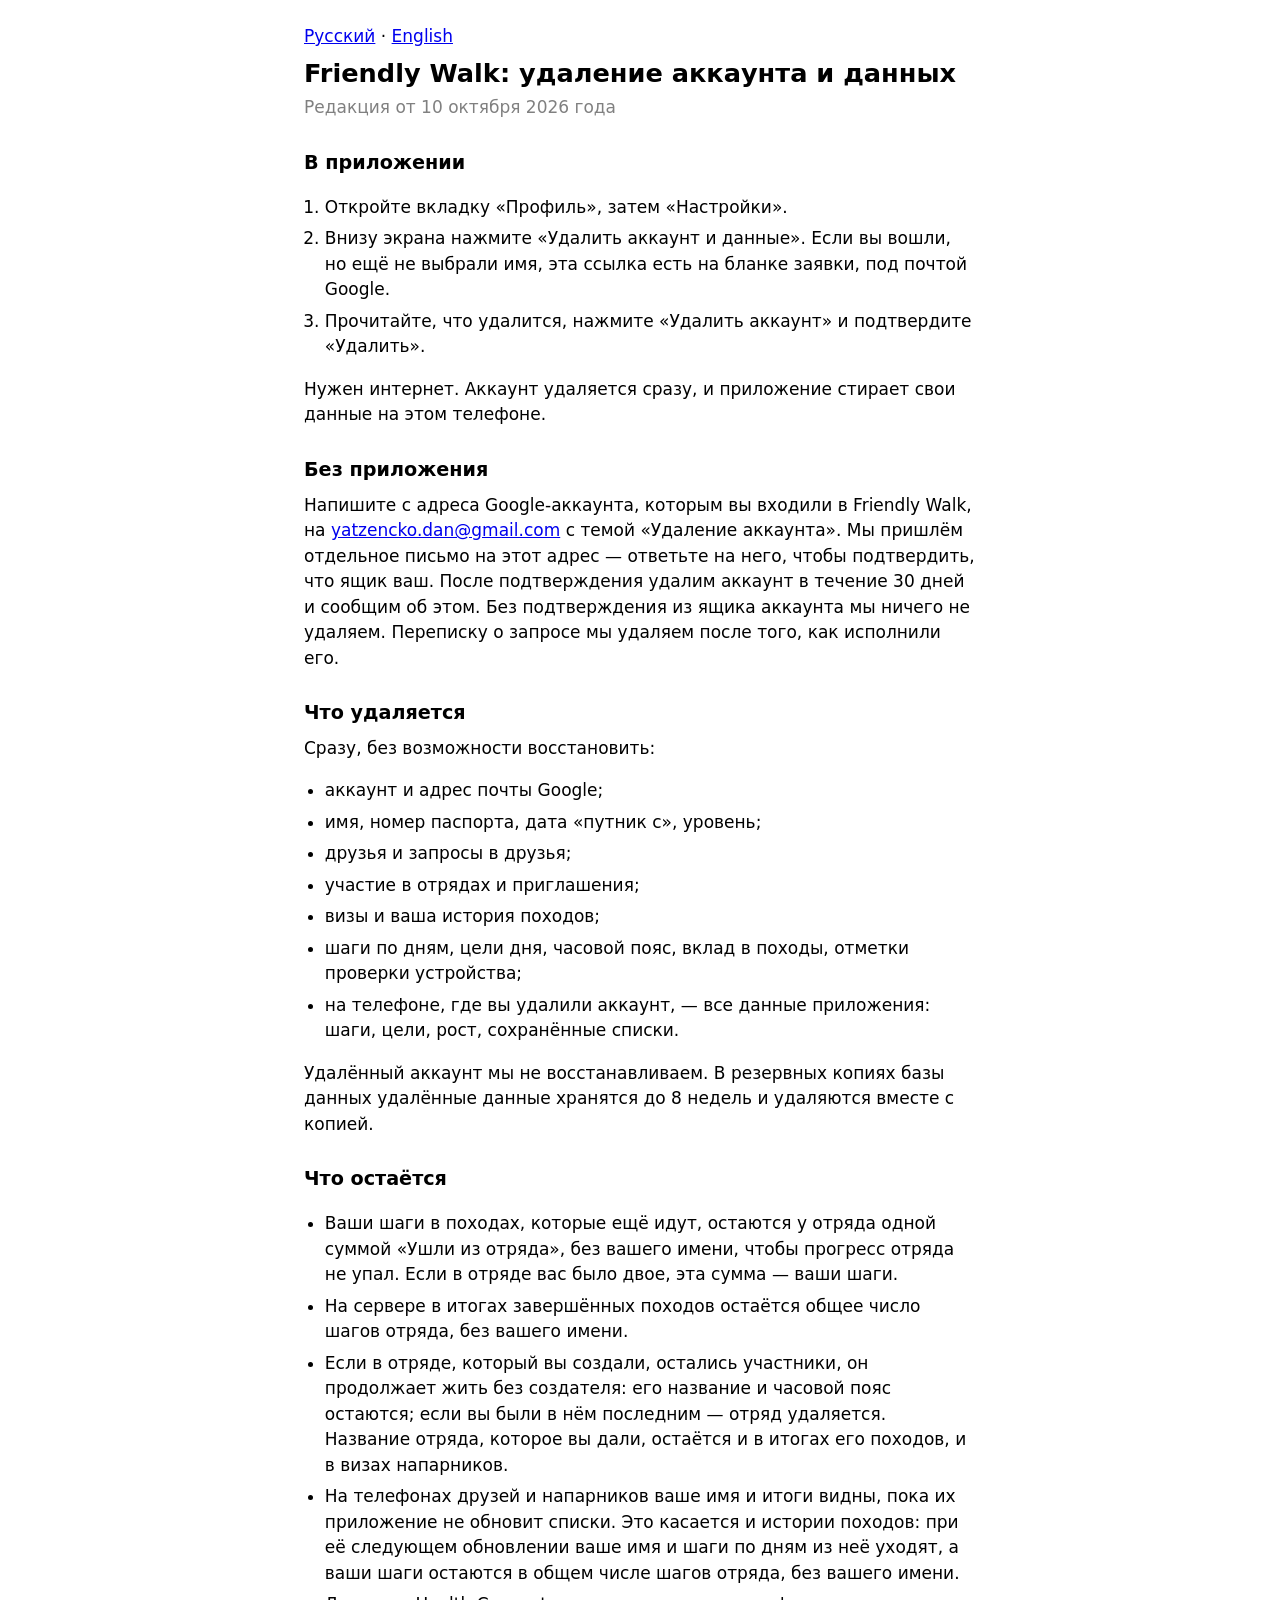
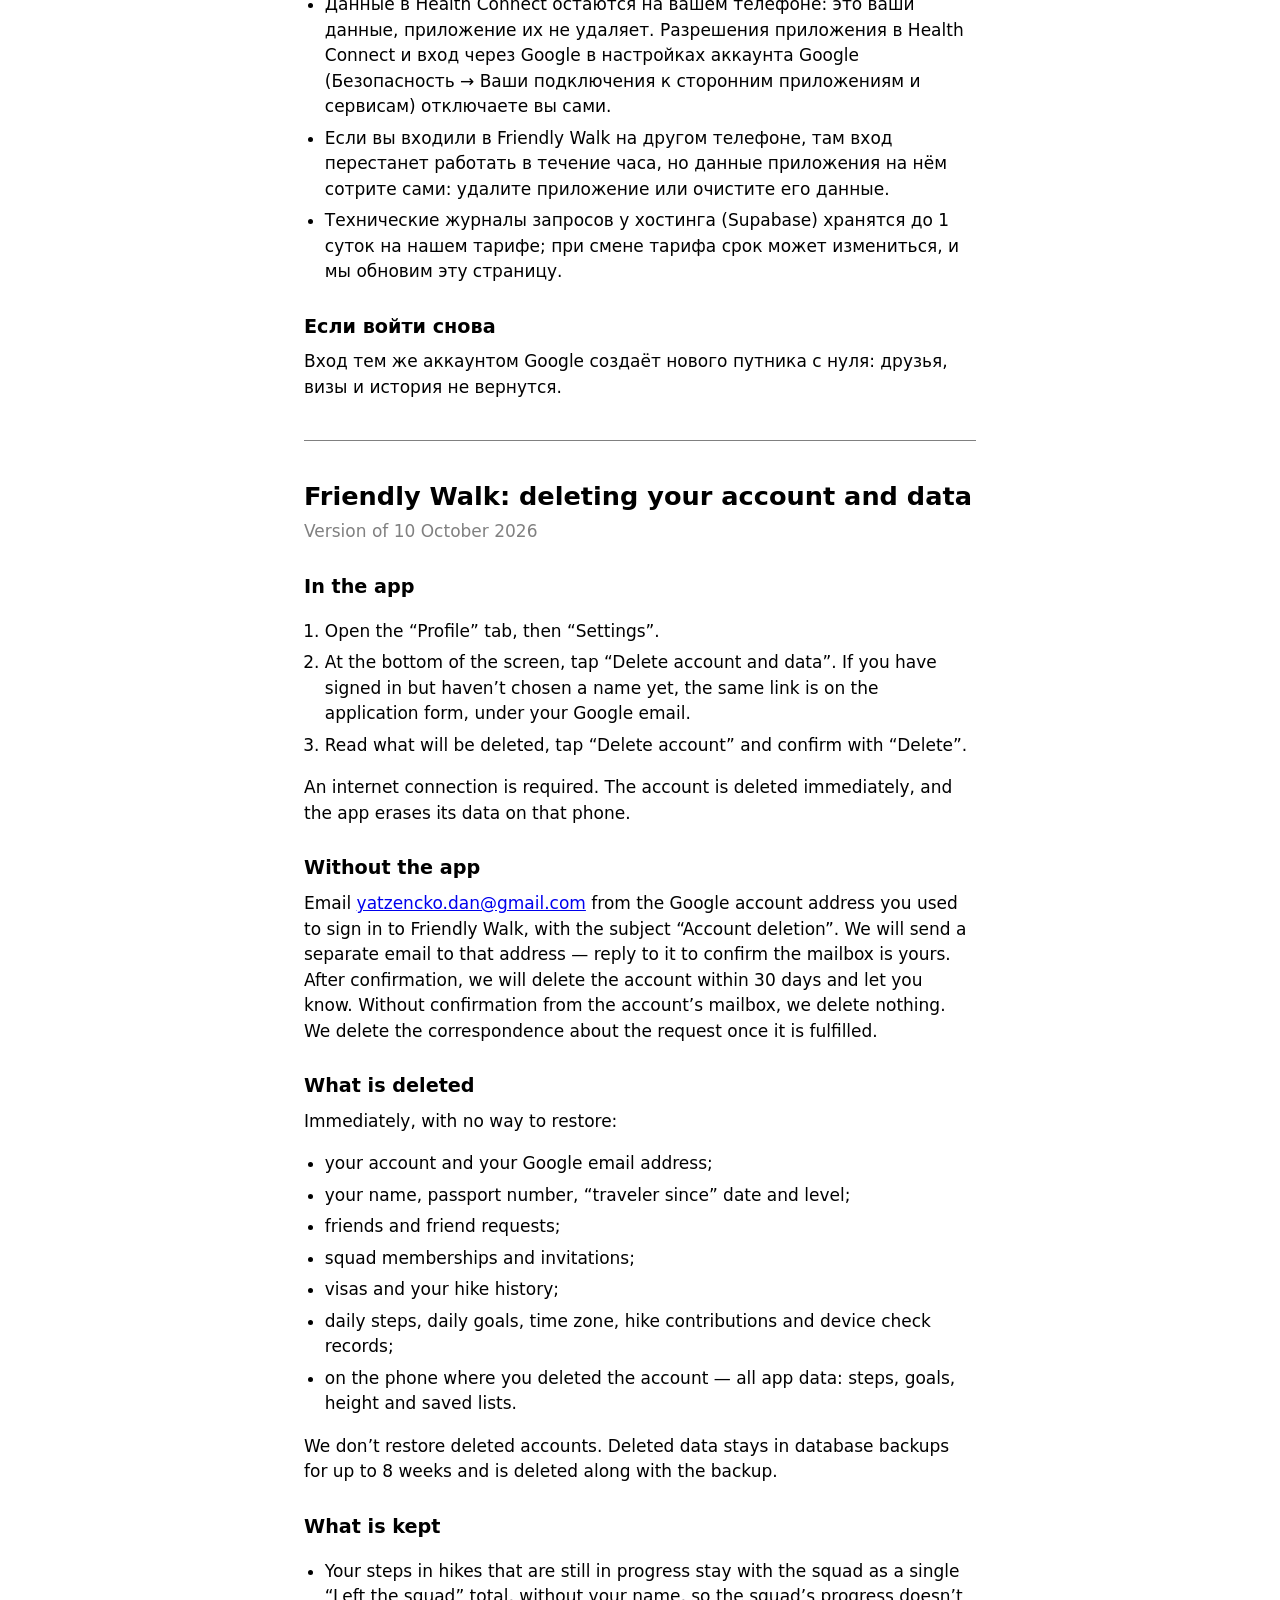
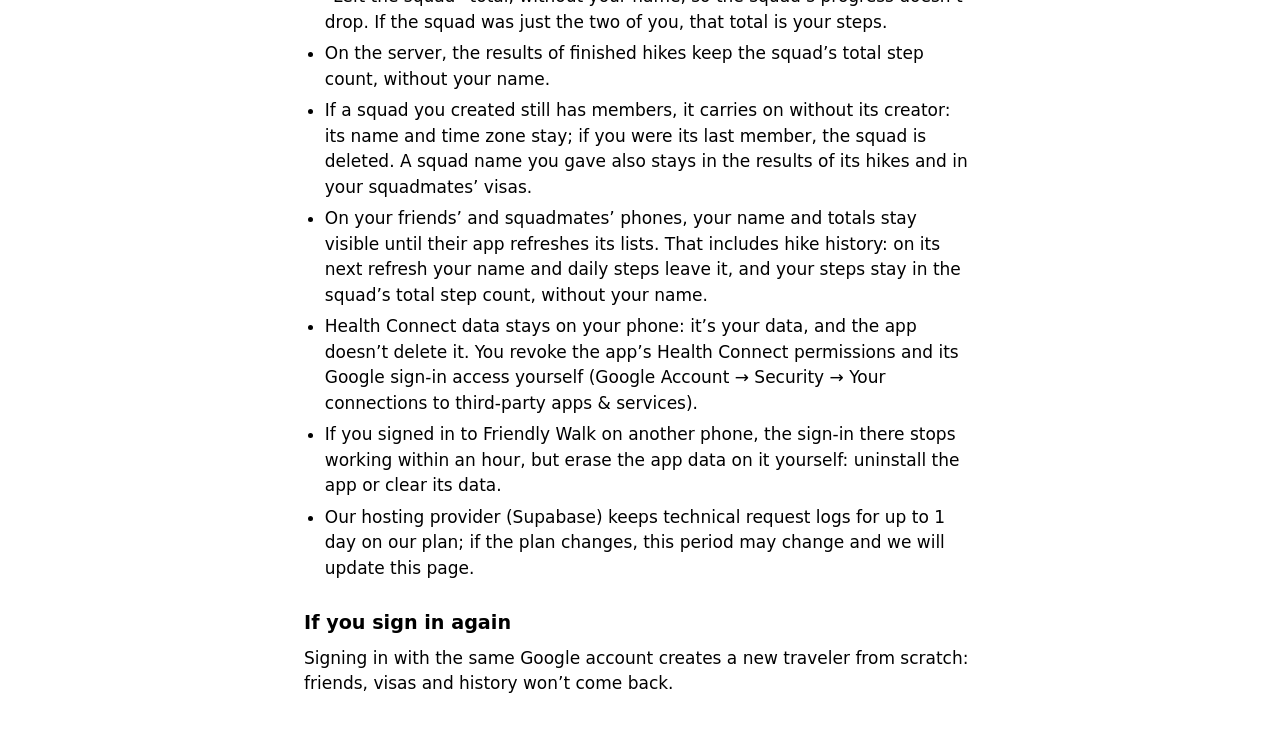
==== delete-account/index.html @ 32fc7f67 "Политика конфиденциальности и удаление аккаунта" ====
<!doctype html>
<html lang="ru">
<head>
<meta charset="utf-8">
<meta name="viewport" content="width=device-width, initial-scale=1">
<title>Friendly Walk — удаление аккаунта / Account deletion</title>
<meta name="description" content="Как удалить аккаунт Friendly Walk и что при этом удаляется. How to delete your Friendly Walk account and what is deleted.">
<style>
  :root { color-scheme: light dark; }
  body { margin: 0; font: 17px/1.5 system-ui, -apple-system, "Segoe UI", Roboto, sans-serif; background: Canvas; color: CanvasText; }
  main { max-width: 42rem; margin: 0 auto; padding: 24px 16px 48px; }
  h1 { font-size: 1.6rem; line-height: 1.25; margin: 0 0 4px; }
  h2 { font-size: 1.2rem; margin: 28px 0 8px; }
  p, li { margin: 6px 0; }
  ul, ol { padding-left: 1.3rem; }
  nav { margin: 0 0 8px; }
  hr { margin: 40px 0; border: 0; border-top: 1px solid GrayText; }
  .quiet { color: GrayText; }
</style>
</head>
<body>
<main>
<nav><a href="#ru">Русский</a> · <a href="#en" hreflang="en">English</a></nav>

<section id="ru">
<h1>Friendly Walk: удаление аккаунта и данных</h1>
<p class="quiet">Редакция от 10 октября 2026 года</p>

<h2>В приложении</h2>
<ol>
  <li>Откройте вкладку «Профиль», затем «Настройки».</li>
  <li>Внизу экрана нажмите «Удалить аккаунт и данные». Если вы вошли, но ещё не выбрали имя, эта ссылка есть на бланке заявки, под почтой Google.</li>
  <li>Прочитайте, что удалится, нажмите «Удалить аккаунт» и подтвердите «Удалить».</li>
</ol>
<p>Нужен интернет. Аккаунт удаляется сразу, и приложение стирает свои данные на этом телефоне.</p>

<h2>Без приложения</h2>
<p>Напишите с адреса Google-аккаунта, которым вы входили в Friendly Walk, на <a href="mailto:yatzencko.dan@gmail.com?subject=%D0%A3%D0%B4%D0%B0%D0%BB%D0%B5%D0%BD%D0%B8%D0%B5%20%D0%B0%D0%BA%D0%BA%D0%B0%D1%83%D0%BD%D1%82%D0%B0">yatzencko.dan@gmail.com</a> с темой «Удаление аккаунта». Мы пришлём отдельное письмо на этот адрес — ответьте на него, чтобы подтвердить, что ящик ваш. После подтверждения удалим аккаунт в течение 30 дней и сообщим об этом. Без подтверждения из ящика аккаунта мы ничего не удаляем. Переписку о запросе мы удаляем после того, как исполнили его.</p>

<h2>Что удаляется</h2>
<p>Сразу, без возможности восстановить:</p>
<ul>
  <li>аккаунт и адрес почты Google;</li>
  <li>имя, номер паспорта, дата «путник с», уровень;</li>
  <li>друзья и запросы в друзья;</li>
  <li>участие в отрядах и приглашения;</li>
  <li>визы и ваша история походов;</li>
  <li>шаги по дням, цели дня, часовой пояс, вклад в походы, отметки проверки устройства;</li>
  <li>на телефоне, где вы удалили аккаунт, — все данные приложения: шаги, цели, рост, сохранённые списки.</li>
</ul>
<p>Удалённый аккаунт мы не восстанавливаем. В резервных копиях базы данных удалённые данные хранятся до 8 недель и удаляются вместе с копией.</p>

<h2>Что остаётся</h2>
<ul>
  <li>Ваши шаги в походах, которые ещё идут, остаются у отряда одной суммой «Ушли из отряда», без вашего имени, чтобы прогресс отряда не упал. Если в отряде вас было двое, эта сумма — ваши шаги.</li>
  <li>На сервере в итогах завершённых походов остаётся общее число шагов отряда, без вашего имени.</li>
  <li>Если в отряде, который вы создали, остались участники, он продолжает жить без создателя: его название и часовой пояс остаются; если вы были в нём последним — отряд удаляется. Название отряда, которое вы дали, остаётся и в итогах его походов, и в визах напарников.</li>
  <li>На телефонах друзей и напарников ваше имя и итоги видны, пока их приложение не обновит списки. Это касается и истории походов: при её следующем обновлении ваше имя и шаги по дням из неё уходят, а ваши шаги остаются в общем числе шагов отряда, без вашего имени.</li>
  <li>Данные в Health Connect остаются на вашем телефоне: это ваши данные, приложение их не удаляет. Разрешения приложения в Health Connect и вход через Google в настройках аккаунта Google (Безопасность → Ваши подключения к сторонним приложениям и сервисам) отключаете вы сами.</li>
  <li>Если вы входили в Friendly Walk на другом телефоне, там вход перестанет работать в течение часа, но данные приложения на нём сотрите сами: удалите приложение или очистите его данные.</li>
  <li>Технические журналы запросов у хостинга (Supabase) хранятся до 1 суток на нашем тарифе; при смене тарифа срок может измениться, и мы обновим эту страницу.</li>
</ul>

<h2>Если войти снова</h2>
<p>Вход тем же аккаунтом Google создаёт нового путника с нуля: друзья, визы и история не вернутся.</p>
</section>

<hr>

<section id="en" lang="en">
<h1>Friendly Walk: deleting your account and data</h1>
<p class="quiet">Version of 10 October 2026</p>

<h2>In the app</h2>
<ol>
  <li>Open the “Profile” tab, then “Settings”.</li>
  <li>At the bottom of the screen, tap “Delete account and data”. If you have signed in but haven’t chosen a name yet, the same link is on the application form, under your Google email.</li>
  <li>Read what will be deleted, tap “Delete account” and confirm with “Delete”.</li>
</ol>
<p>An internet connection is required. The account is deleted immediately, and the app erases its data on that phone.</p>

<h2>Without the app</h2>
<p>Email <a href="mailto:yatzencko.dan@gmail.com?subject=Account%20deletion">yatzencko.dan@gmail.com</a> from the Google account address you used to sign in to Friendly Walk, with the subject “Account deletion”. We will send a separate email to that address — reply to it to confirm the mailbox is yours. After confirmation, we will delete the account within 30 days and let you know. Without confirmation from the account’s mailbox, we delete nothing. We delete the correspondence about the request once it is fulfilled.</p>

<h2>What is deleted</h2>
<p>Immediately, with no way to restore:</p>
<ul>
  <li>your account and your Google email address;</li>
  <li>your name, passport number, “traveler since” date and level;</li>
  <li>friends and friend requests;</li>
  <li>squad memberships and invitations;</li>
  <li>visas and your hike history;</li>
  <li>daily steps, daily goals, time zone, hike contributions and device check records;</li>
  <li>on the phone where you deleted the account — all app data: steps, goals, height and saved lists.</li>
</ul>
<p>We don’t restore deleted accounts. Deleted data stays in database backups for up to 8 weeks and is deleted along with the backup.</p>

<h2>What is kept</h2>
<ul>
  <li>Your steps in hikes that are still in progress stay with the squad as a single “Left the squad” total, without your name, so the squad’s progress doesn’t drop. If the squad was just the two of you, that total is your steps.</li>
  <li>On the server, the results of finished hikes keep the squad’s total step count, without your name.</li>
  <li>If a squad you created still has members, it carries on without its creator: its name and time zone stay; if you were its last member, the squad is deleted. A squad name you gave also stays in the results of its hikes and in your squadmates’ visas.</li>
  <li>On your friends’ and squadmates’ phones, your name and totals stay visible until their app refreshes its lists. That includes hike history: on its next refresh your name and daily steps leave it, and your steps stay in the squad’s total step count, without your name.</li>
  <li>Health Connect data stays on your phone: it’s your data, and the app doesn’t delete it. You revoke the app’s Health Connect permissions and its Google sign-in access yourself (Google Account → Security → Your connections to third-party apps &amp; services).</li>
  <li>If you signed in to Friendly Walk on another phone, the sign-in there stops working within an hour, but erase the app data on it yourself: uninstall the app or clear its data.</li>
  <li>Our hosting provider (Supabase) keeps technical request logs for up to 1 day on our plan; if the plan changes, this period may change and we will update this page.</li>
</ul>

<h2>If you sign in again</h2>
<p>Signing in with the same Google account creates a new traveler from scratch: friends, visas and history won’t come back.</p>
</section>
</main>
</body>
</html>
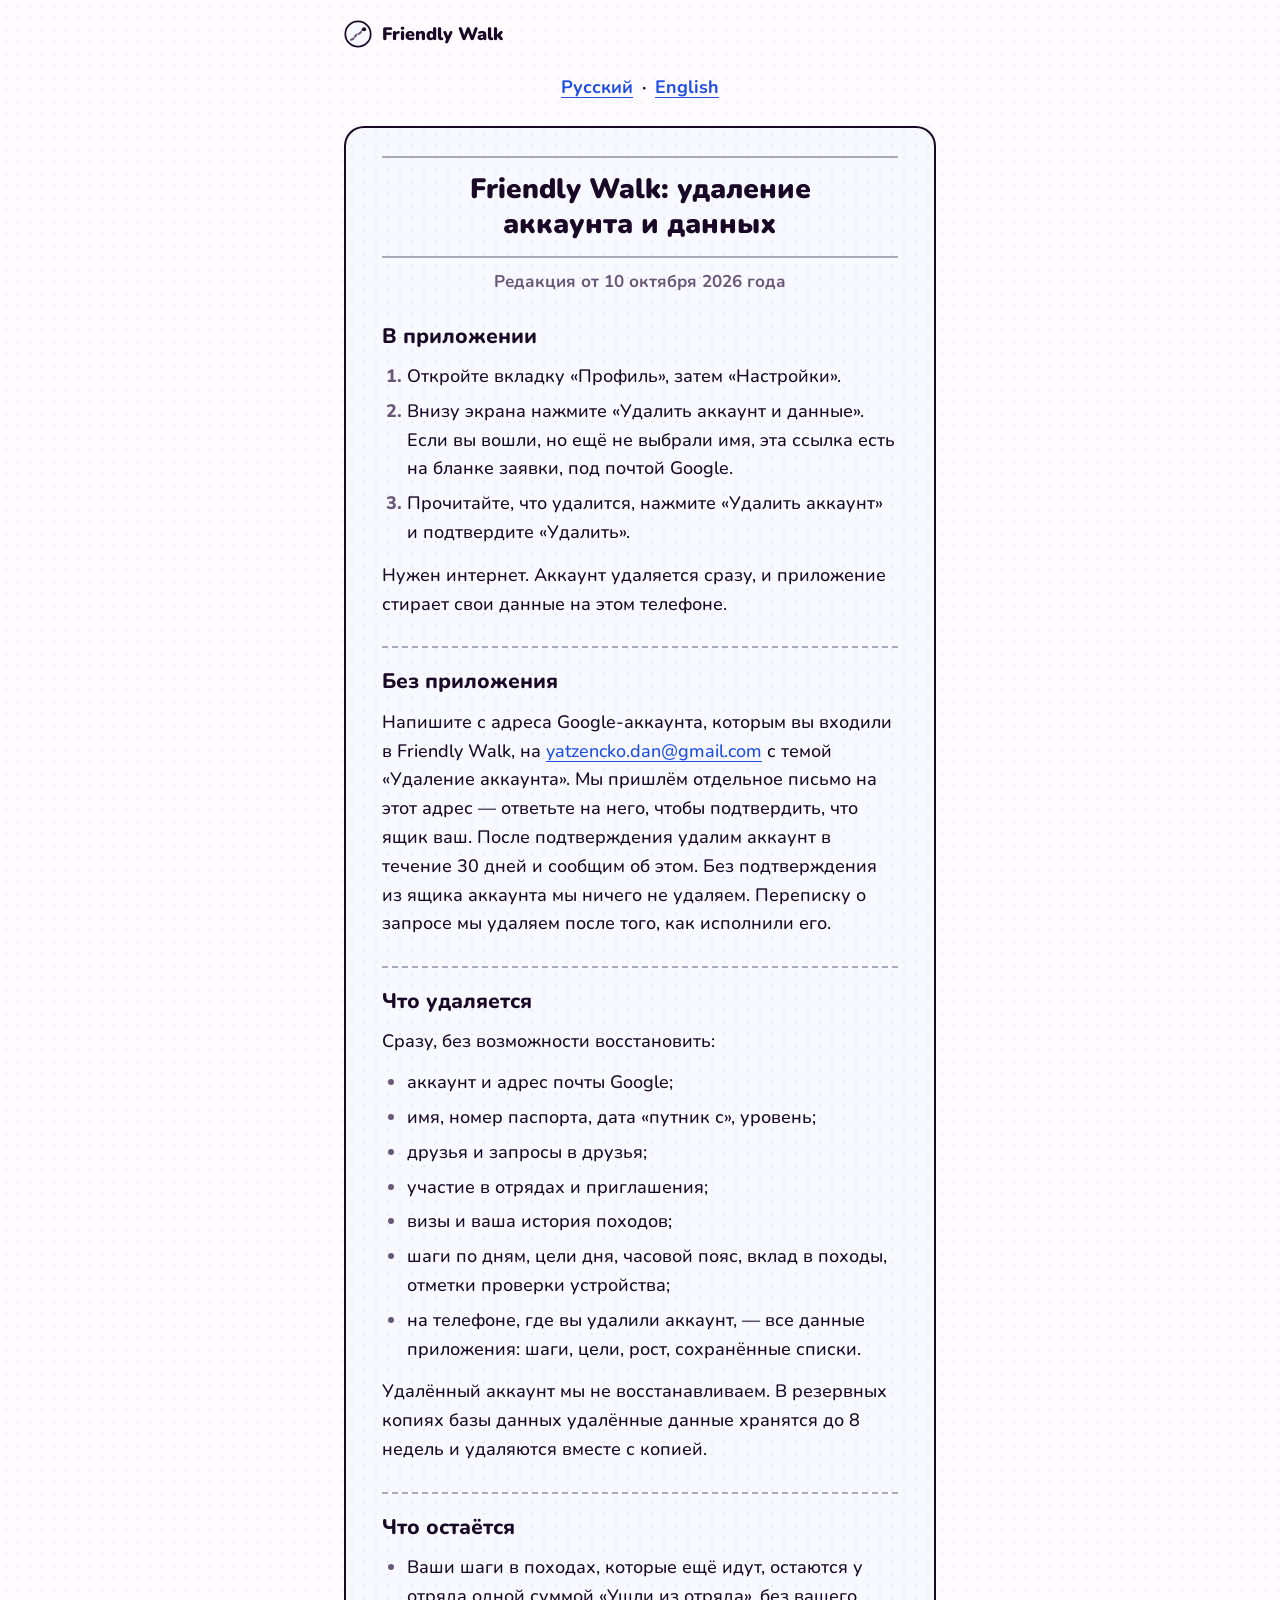
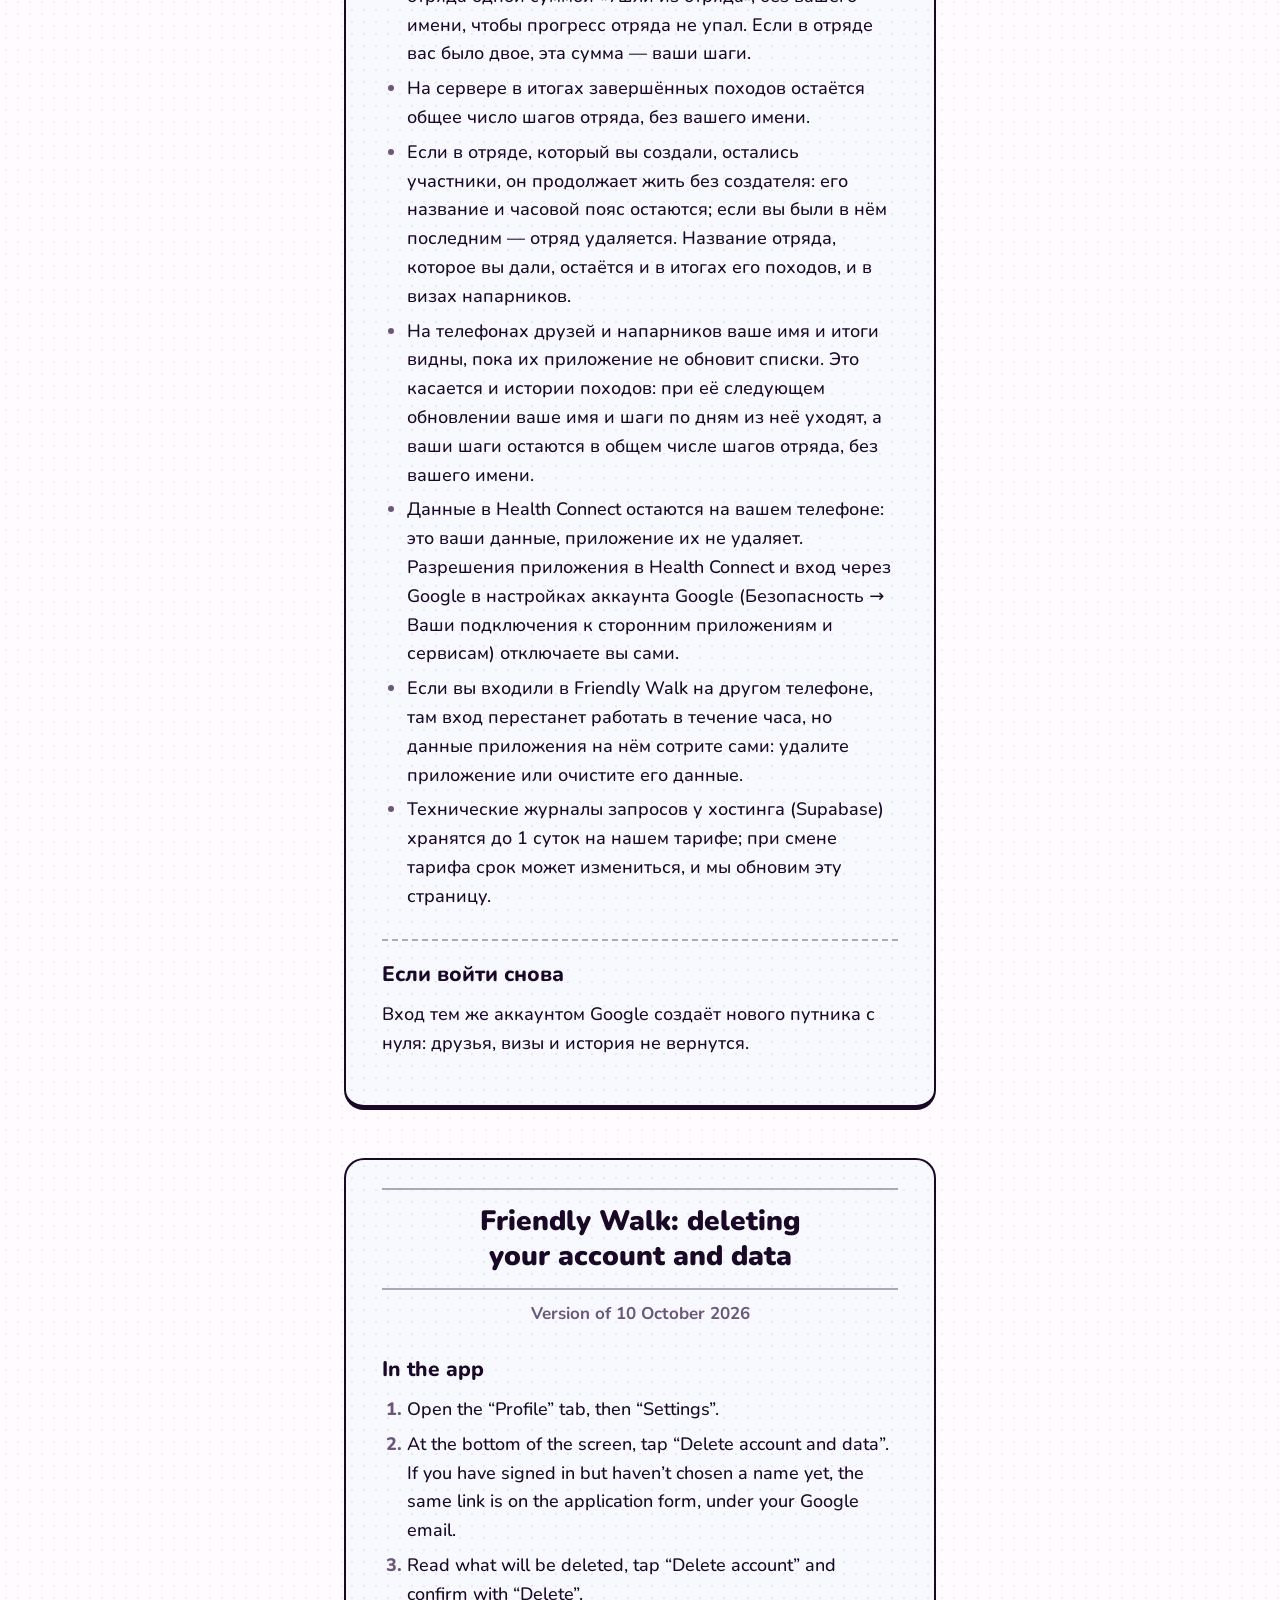
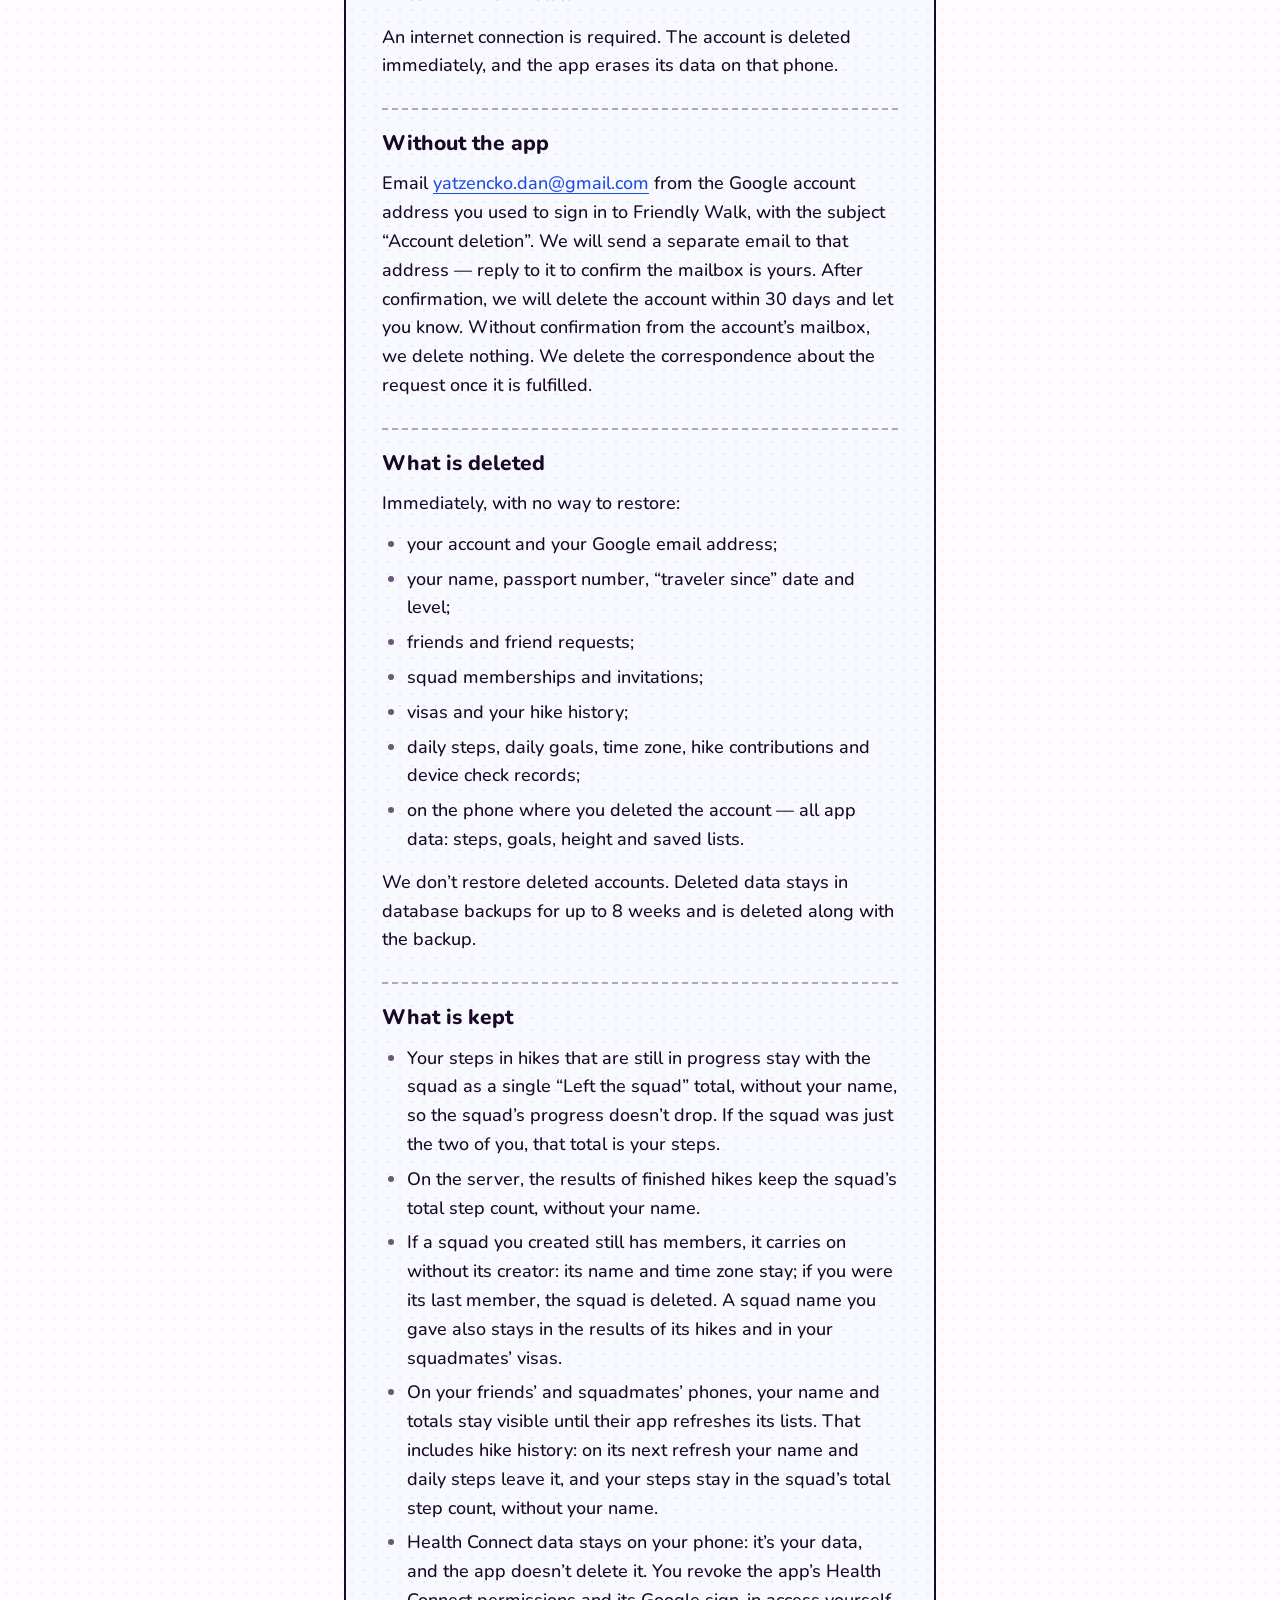
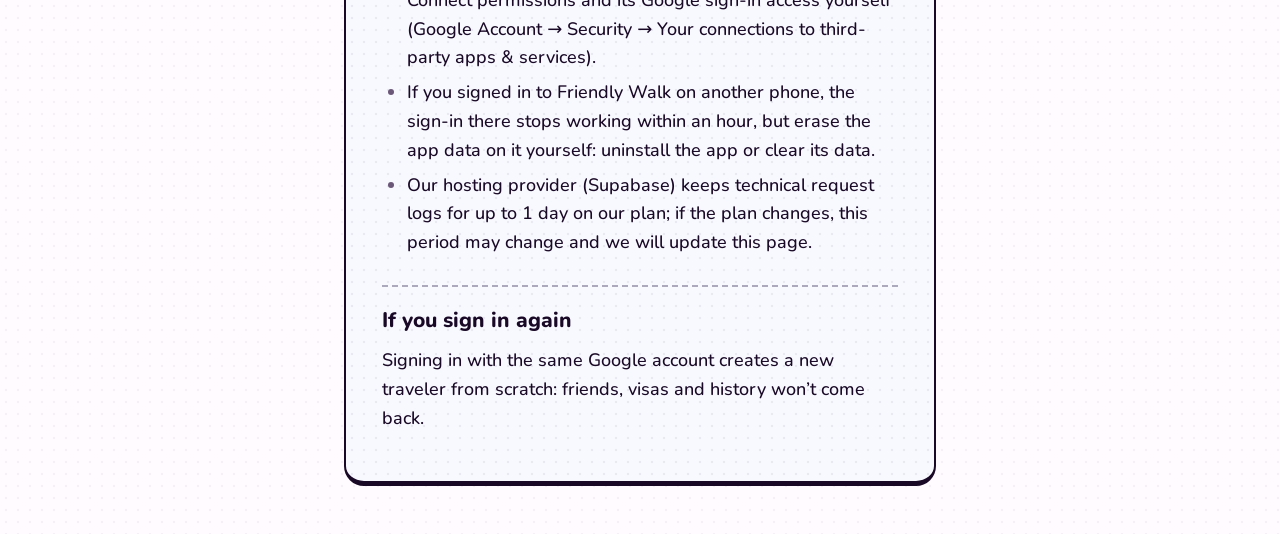
==== commit cc1ac1f9: "Вид «Походный журнал»; политика — редакция F-01b (1.3, 7.2, 15.1)" ====
--- a/delete-account/index.html
+++ b/delete-account/index.html
@@ -5,24 +5,17 @@
 <meta name="viewport" content="width=device-width, initial-scale=1">
 <title>Friendly Walk — удаление аккаунта / Account deletion</title>
 <meta name="description" content="Как удалить аккаунт Friendly Walk и что при этом удаляется. How to delete your Friendly Walk account and what is deleted.">
-<style>
-  :root { color-scheme: light dark; }
-  body { margin: 0; font: 17px/1.5 system-ui, -apple-system, "Segoe UI", Roboto, sans-serif; background: Canvas; color: CanvasText; }
-  main { max-width: 42rem; margin: 0 auto; padding: 24px 16px 48px; }
-  h1 { font-size: 1.6rem; line-height: 1.25; margin: 0 0 4px; }
-  h2 { font-size: 1.2rem; margin: 28px 0 8px; }
-  p, li { margin: 6px 0; }
-  ul, ol { padding-left: 1.3rem; }
-  nav { margin: 0 0 8px; }
-  hr { margin: 40px 0; border: 0; border-top: 1px solid GrayText; }
-  .quiet { color: GrayText; }
-</style>
+<meta name="color-scheme" content="light dark">
+<link rel="icon" href="../favicon.svg" type="image/svg+xml">
+<link rel="preload" href="../assets/nunito.ttf" as="font" type="font/ttf" crossorigin>
+<link rel="stylesheet" href="../assets/site.css">
 </head>
 <body>
+<header class="site"><a href="../"><img src="../favicon.svg" alt="" width="28" height="28">Friendly Walk</a></header>
 <main>
 <nav><a href="#ru">Русский</a> · <a href="#en" hreflang="en">English</a></nav>
 
-<section id="ru">
+<section id="ru" class="paper">
 <h1>Friendly Walk: удаление аккаунта и данных</h1>
 <p class="quiet">Редакция от 10 октября 2026 года</p>
 
@@ -67,7 +60,7 @@
 
 <hr>
 
-<section id="en" lang="en">
+<section id="en" lang="en" class="paper">
 <h1>Friendly Walk: deleting your account and data</h1>
 <p class="quiet">Version of 10 October 2026</p>
 
--- a/assets/site.css
+++ b/assets/site.css
@@ -0,0 +1,244 @@
+/* Friendly Walk — общий стиль сайта: «Походный журнал» (docs/STYLE_GUIDE.md §5).
+   Цвет — только переменными из блока палитры ниже: его пишет scripts/site_css.py из ролей
+   data/art/style.json, литерал цвета вне блока краснит гейт. Шрифт — Nunito из сборки (OFL,
+   nunito_OFL.txt рядом), без внешних запросов. */
+
+/* <palette> сгенерировано scripts/site_css.py из data/art/style.json — не править руками; пересобрать: python scripts/site_css.py --write */
+:root {
+  color-scheme: light dark;
+  --page: #FFFBFF; /* biome.screen */
+  --paper: #F7F9FF; /* passport.paper */
+  --ink: #1A0926; /* text.primary */
+  --ink-quiet: #6B5778; /* text.secondary */
+  --line: #ACA9BD; /* passport.line */
+  --inset: #F6F1FF; /* surface.inset */
+  --link: #1E4EE2; /* accent.action */
+  --stamp: #6B5778; /* biome.stamp */
+  --page-dots: url("data:image/svg+xml,%3Csvg xmlns='http://www.w3.org/2000/svg' width='12' height='12'%3E%3Ccircle cx='6' cy='6' r='1.25' fill='%23F5F0F6'/%3E%3C/svg%3E"); /* derived.paper.dot */
+  --paper-dots: url("data:image/svg+xml,%3Csvg xmlns='http://www.w3.org/2000/svg' width='12' height='12'%3E%3Ccircle cx='6' cy='6' r='1.25' fill='%23E9E9F2'/%3E%3C/svg%3E"); /* derived.passport.dot */
+}
+@media (prefers-color-scheme: dark) {
+  :root {
+    --page: #231A0D; /* biome.screen */
+    --paper: #1B2733; /* passport.paper */
+    --ink: #F6E1FF; /* text.primary */
+    --ink-quiet: #C8B0D6; /* text.secondary */
+    --line: #6B687B; /* passport.line */
+    --inset: #302F3F; /* surface.inset */
+    --link: #B8C4FF; /* accent.action */
+    --stamp: #C8B0D6; /* biome.stamp */
+    --page-dots: url("data:image/svg+xml,%3Csvg xmlns='http://www.w3.org/2000/svg' width='12' height='12'%3E%3Ccircle cx='6' cy='6' r='1.25' fill='%232F251B'/%3E%3C/svg%3E"); /* derived.paper.dot */
+    --paper-dots: url("data:image/svg+xml,%3Csvg xmlns='http://www.w3.org/2000/svg' width='12' height='12'%3E%3Ccircle cx='6' cy='6' r='1.25' fill='%232C3543'/%3E%3C/svg%3E"); /* derived.passport.dot */
+  }
+}
+/* </palette> */
+
+@font-face {
+  font-family: "Nunito";
+  src: url("nunito.ttf") format("truetype");
+  font-weight: 200 1000;
+  font-style: normal;
+  font-display: swap;
+}
+
+*, *::before, *::after { box-sizing: border-box; }
+
+html {
+  -webkit-text-size-adjust: 100%;
+  text-size-adjust: 100%;
+}
+
+body {
+  margin: 0;
+  background: var(--page) var(--page-dots);
+  color: var(--ink);
+  font-family: "Nunito", system-ui, sans-serif;
+  font-size: 1.125rem;
+  font-weight: 500;
+  line-height: 1.6;
+  overflow-wrap: break-word;
+}
+
+/* Колонка: поля экрана 16; лист такой ширины, что строка — не длиннее 70 знаков. */
+.site, main {
+  max-width: 39rem;
+  margin-inline: auto;
+  padding-inline: 16px;
+}
+
+main { padding-bottom: 48px; }
+
+/* Шапка сайта: знак и имя — дорога на главную. */
+.site { padding-top: 12px; }
+
+.site a {
+  display: inline-flex;
+  align-items: center;
+  gap: 10px;
+  min-height: 44px;
+  color: var(--ink);
+  font-weight: 900;
+  text-decoration: none;
+}
+
+.site img { width: 28px; height: 28px; }
+
+/* Языки — над листом. */
+main > nav {
+  margin: 8px 0 16px;
+  text-align: center;
+  font-weight: 700;
+}
+
+main > nav a {
+  display: inline-block;
+  padding: 8px 4px;
+}
+
+/* Лист документа — бумага паспорта в точку: рамка 2 и губа 3 чернилами, радиус 20. */
+.paper {
+  background: var(--paper) var(--paper-dots);
+  border: 2px solid var(--ink);
+  border-bottom-width: 5px;
+  border-radius: 20px;
+  padding: 20px 20px 24px;
+}
+
+/* Между листами линейки нет: лист кончается своей губой. */
+main > hr {
+  border: 0;
+  margin: 24px 0;
+}
+
+/* Шапка документа — как в паспорте: по центру между линейками тёмной линии. */
+.paper h1 {
+  margin: 0;
+  padding: 14px 0;
+  border-block: 2px solid var(--line);
+  font-size: clamp(1.375rem, 1rem + 1.6vw, 1.75rem);
+  font-weight: 900;
+  line-height: 1.25;
+  text-align: center;
+  text-wrap: balance;
+  hyphens: auto;
+}
+
+/* Служебная строка под шапкой — редакция и дата. */
+.paper h1 + .quiet {
+  margin: 10px 0 0;
+  text-align: center;
+  font-size: 1.0625rem;
+  font-weight: 700;
+}
+
+.quiet { color: var(--ink-quiet); }
+
+/* Раздел — заголовок под тонким пунктиром. */
+.paper h2 {
+  margin: 28px 0 12px;
+  padding-top: 20px;
+  border-top: 2px dashed var(--line);
+  font-size: 1.3125rem;
+  font-weight: 800;
+  line-height: 1.3;
+}
+
+.paper h2:first-of-type {
+  border-top: 0;
+  padding-top: 0;
+}
+
+p { margin: 0 0 12px; }
+
+ul, ol {
+  margin: 0 0 14px;
+  padding-left: 1.4em;
+}
+
+li { margin: 6px 0; }
+
+li::marker { color: var(--ink-quiet); }
+
+ol > li::marker { font-weight: 800; }
+
+p, li { hyphens: auto; }
+
+strong { font-weight: 800; }
+
+/* Ссылки — спокойные: синий сигнал и тонкое подчёркивание, под курсором подчёркивание толще. */
+a {
+  color: var(--link);
+  text-decoration-line: underline;
+  text-decoration-thickness: 1px;
+  text-underline-offset: 0.2em;
+}
+
+a:hover { text-decoration-thickness: 2px; }
+
+a:focus-visible {
+  outline: 2px solid var(--link);
+  outline-offset: 2px;
+  border-radius: 4px;
+}
+
+/* Черновик соглашения: плашка и пометки для юриста. */
+.draft {
+  margin: 16px 0;
+  padding: 12px 16px;
+  background: var(--inset);
+  border: 2px solid var(--ink);
+  border-radius: 14px;
+  font-weight: 800;
+}
+
+.todo {
+  font-weight: 800;
+  background: var(--inset);
+  border-radius: 6px;
+  -webkit-box-decoration-break: clone;
+  box-decoration-break: clone;
+}
+
+span.todo { padding: 0 0.2em; }
+
+p.todo { padding: 8px 12px; }
+
+/* Главная: штамп, имя, строка о приложении и ссылки строками в том же листе. */
+.cover {
+  margin-top: 24px;
+  text-align: center;
+}
+
+.cover .stamp {
+  display: block;
+  width: 96px;
+  height: 96px;
+  margin: 4px auto 16px;
+  color: var(--stamp);
+  transform: rotate(-8deg);
+}
+
+.cover h1 { margin-bottom: 16px; }
+
+.cover .lead { margin: 0 0 4px; }
+
+.cover ul {
+  list-style: none;
+  margin: 20px 0 0;
+  padding: 0;
+  text-align: left;
+}
+
+.cover li {
+  margin: 0;
+  padding: 12px 0;
+  border-top: 2px dashed var(--line);
+}
+
+.cover li:last-child { padding-bottom: 0; }
+
+.cover li a { font-weight: 700; }
+
+@media (min-width: 600px) {
+  .paper { padding: 28px 36px 36px; }
+}
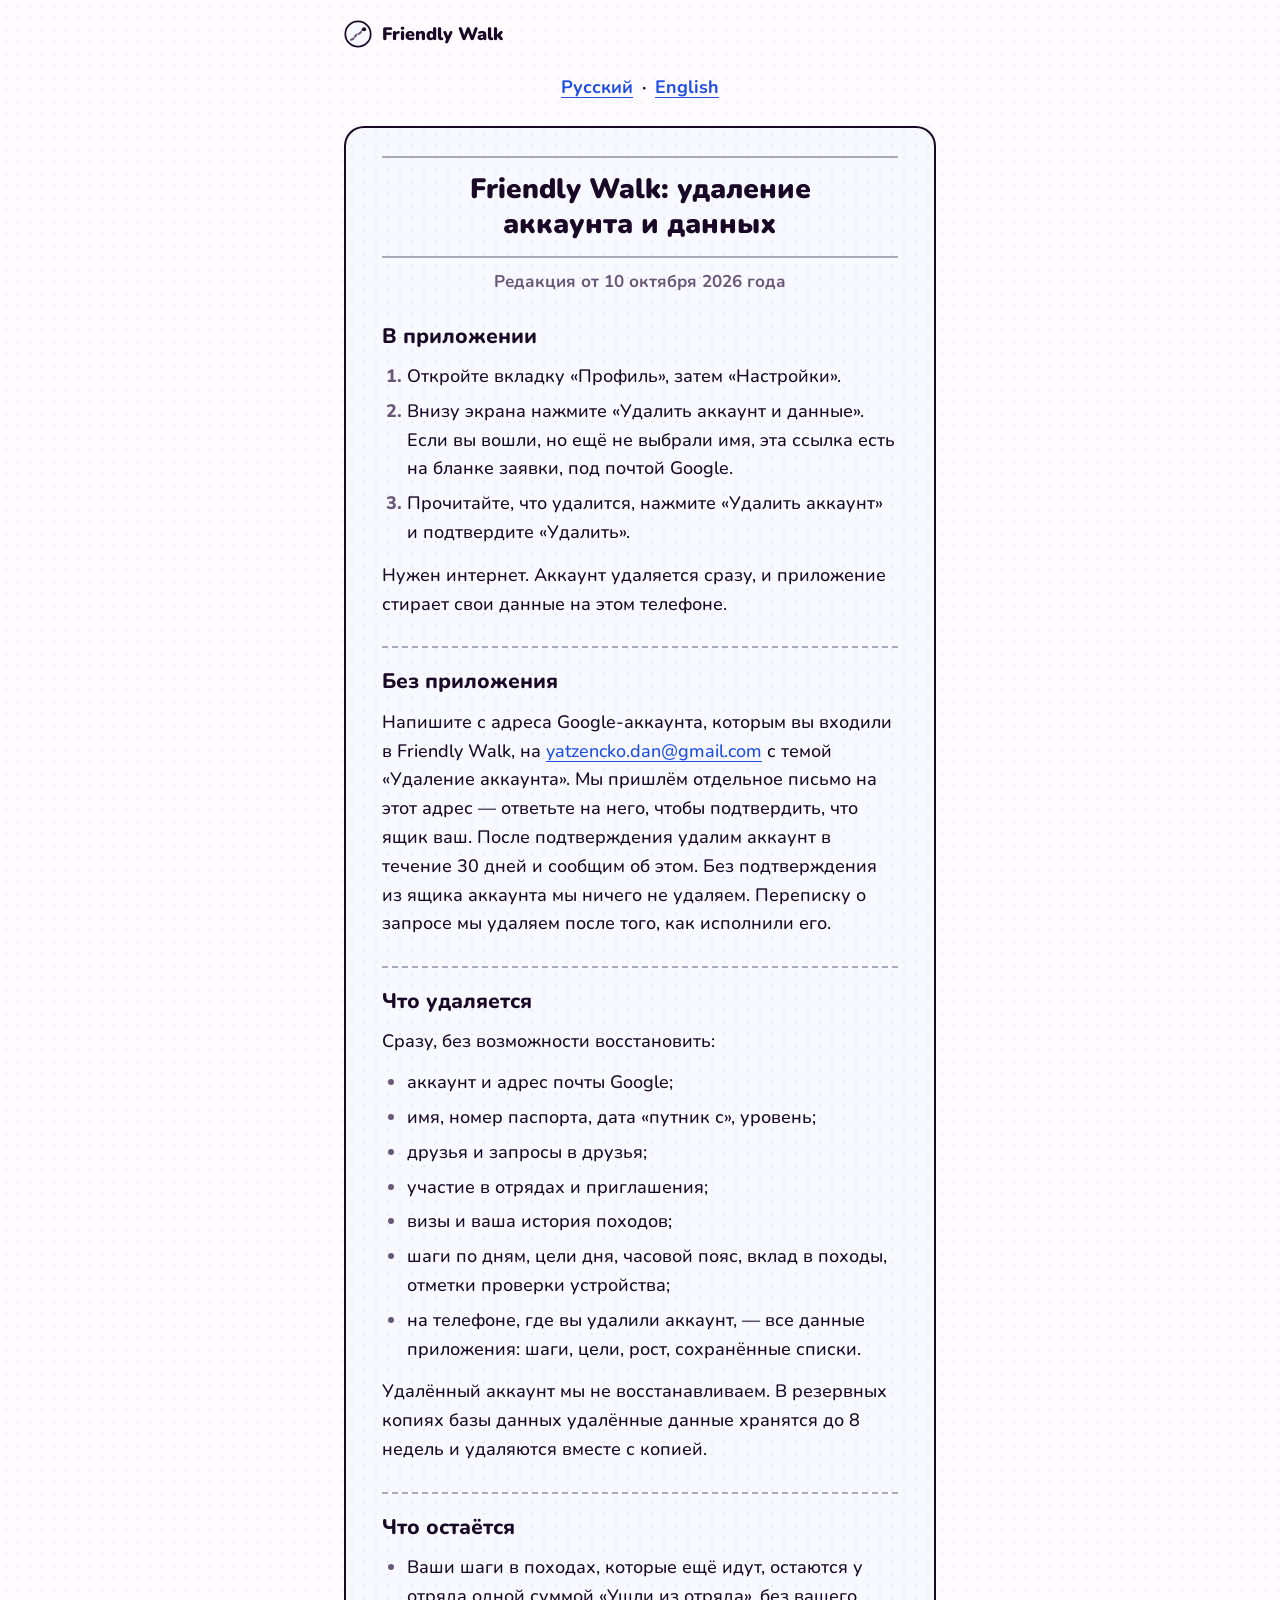
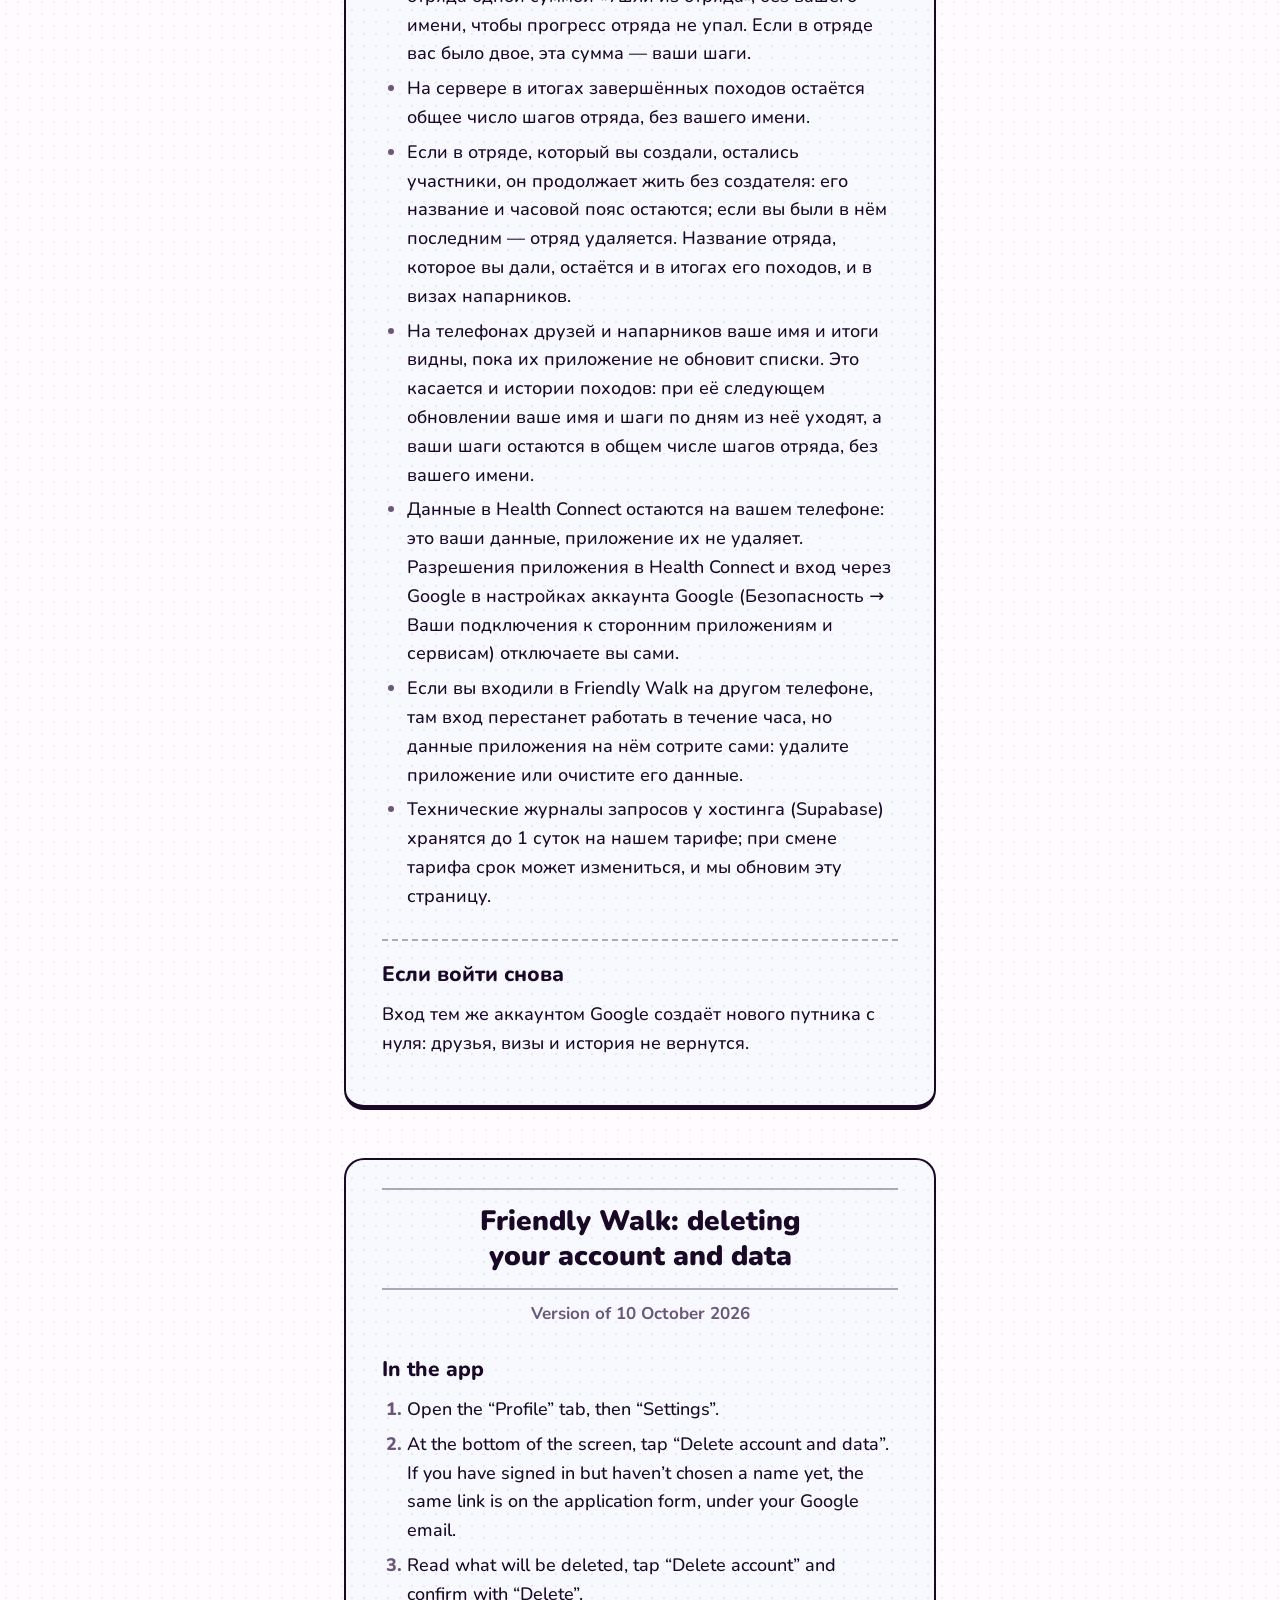
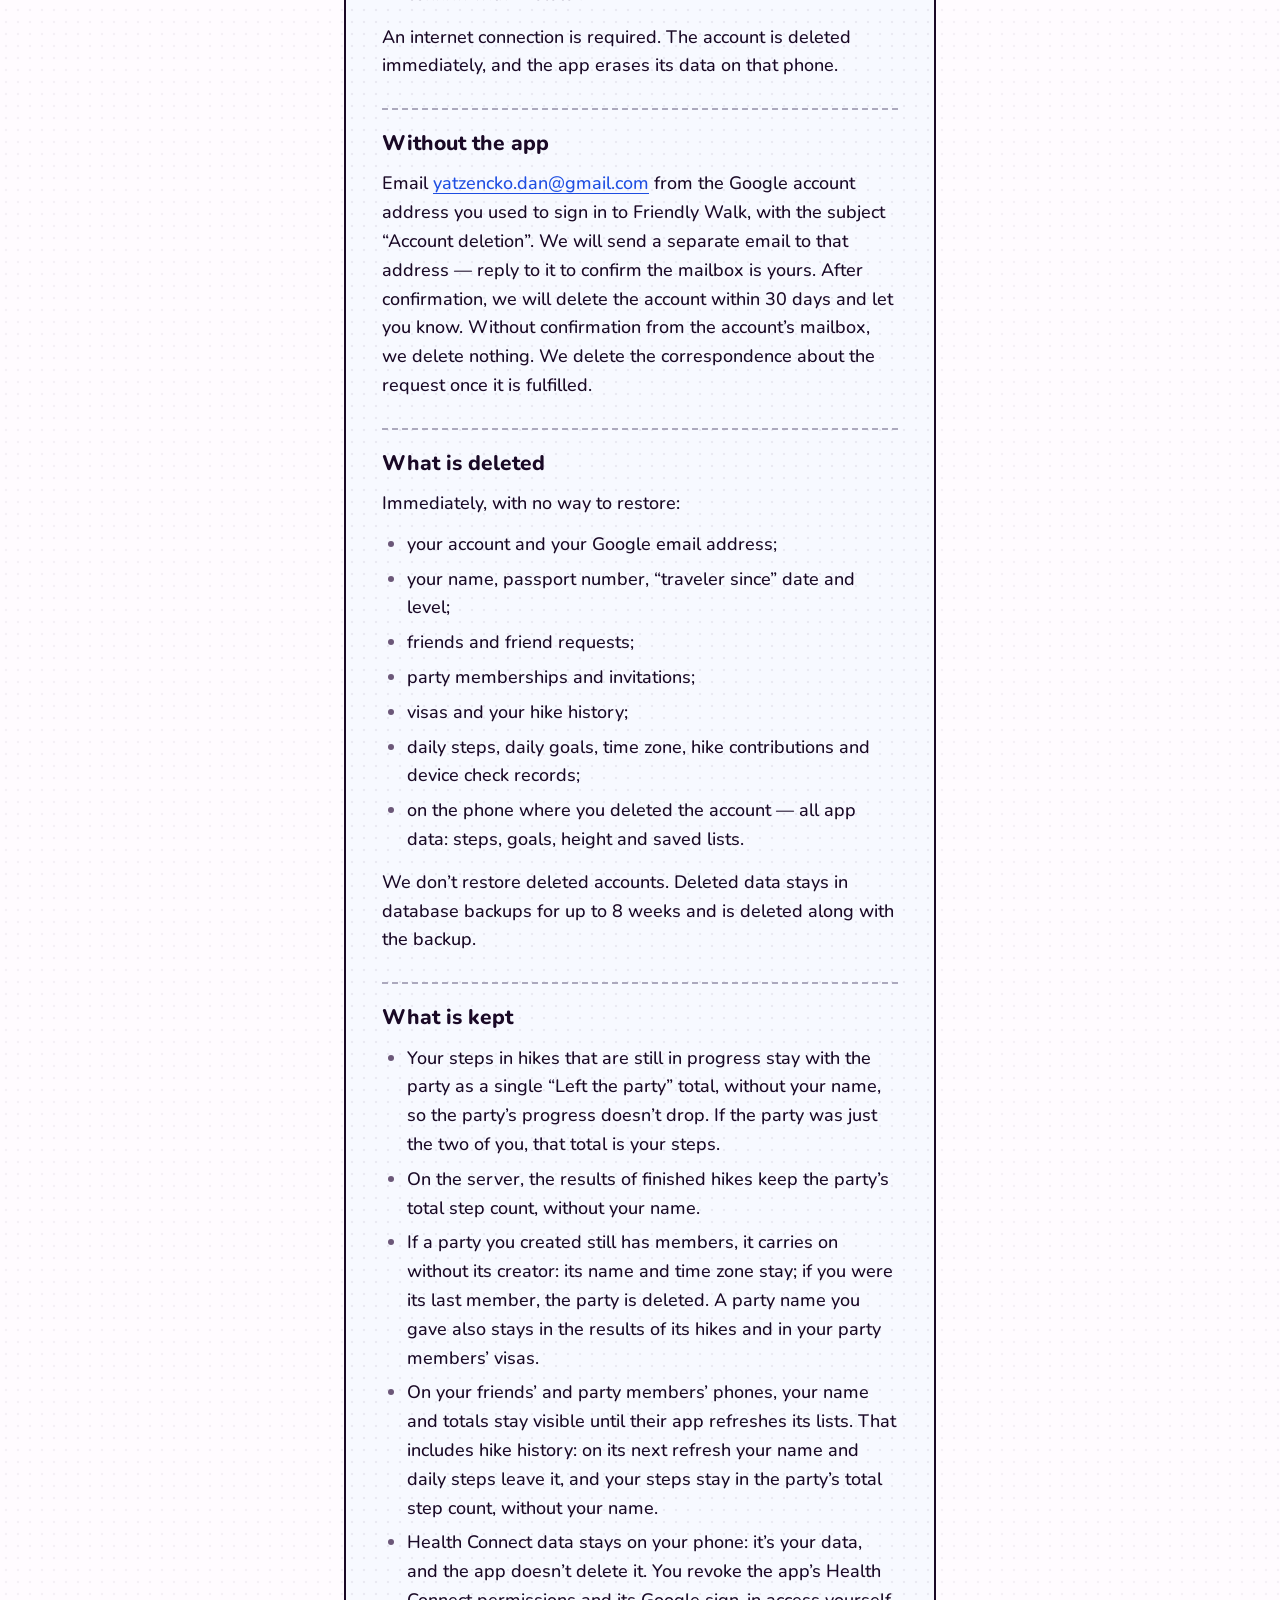
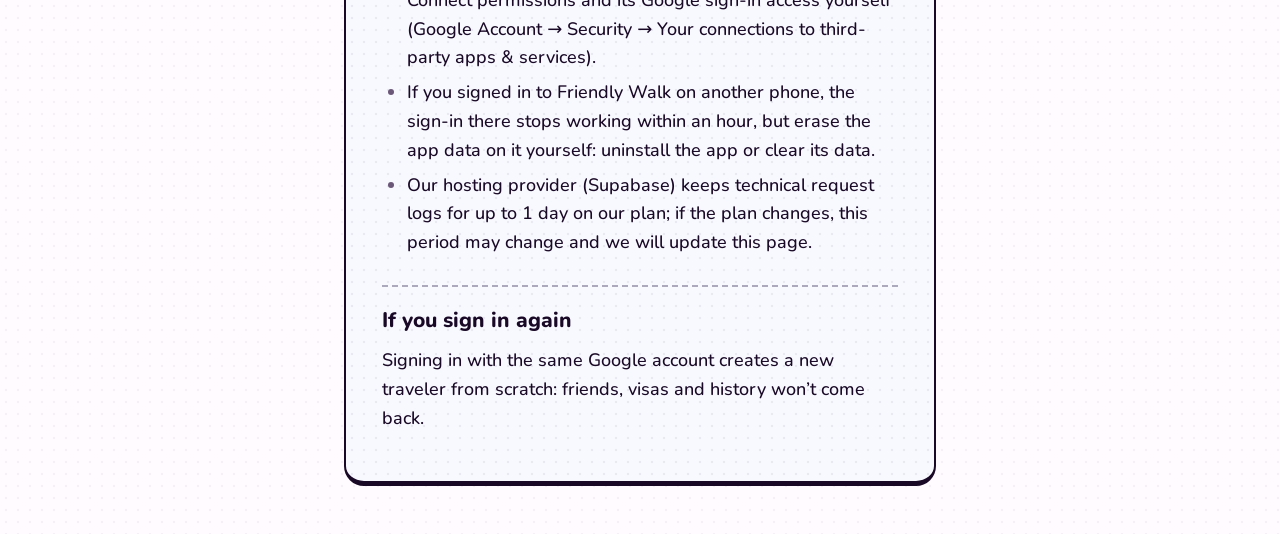
==== commit 7c2d8465: "Пользовательское соглашение — редакция от 14 октября 2026; страница удаления (EN): party по глоссари" ====
--- a/delete-account/index.html
+++ b/delete-account/index.html
@@ -81,7 +81,7 @@
   <li>your account and your Google email address;</li>
   <li>your name, passport number, “traveler since” date and level;</li>
   <li>friends and friend requests;</li>
-  <li>squad memberships and invitations;</li>
+  <li>party memberships and invitations;</li>
   <li>visas and your hike history;</li>
   <li>daily steps, daily goals, time zone, hike contributions and device check records;</li>
   <li>on the phone where you deleted the account — all app data: steps, goals, height and saved lists.</li>
@@ -90,10 +90,10 @@
 
 <h2>What is kept</h2>
 <ul>
-  <li>Your steps in hikes that are still in progress stay with the squad as a single “Left the squad” total, without your name, so the squad’s progress doesn’t drop. If the squad was just the two of you, that total is your steps.</li>
-  <li>On the server, the results of finished hikes keep the squad’s total step count, without your name.</li>
-  <li>If a squad you created still has members, it carries on without its creator: its name and time zone stay; if you were its last member, the squad is deleted. A squad name you gave also stays in the results of its hikes and in your squadmates’ visas.</li>
-  <li>On your friends’ and squadmates’ phones, your name and totals stay visible until their app refreshes its lists. That includes hike history: on its next refresh your name and daily steps leave it, and your steps stay in the squad’s total step count, without your name.</li>
+  <li>Your steps in hikes that are still in progress stay with the party as a single “Left the party” total, without your name, so the party’s progress doesn’t drop. If the party was just the two of you, that total is your steps.</li>
+  <li>On the server, the results of finished hikes keep the party’s total step count, without your name.</li>
+  <li>If a party you created still has members, it carries on without its creator: its name and time zone stay; if you were its last member, the party is deleted. A party name you gave also stays in the results of its hikes and in your party members’ visas.</li>
+  <li>On your friends’ and party members’ phones, your name and totals stay visible until their app refreshes its lists. That includes hike history: on its next refresh your name and daily steps leave it, and your steps stay in the party’s total step count, without your name.</li>
   <li>Health Connect data stays on your phone: it’s your data, and the app doesn’t delete it. You revoke the app’s Health Connect permissions and its Google sign-in access yourself (Google Account → Security → Your connections to third-party apps &amp; services).</li>
   <li>If you signed in to Friendly Walk on another phone, the sign-in there stops working within an hour, but erase the app data on it yourself: uninstall the app or clear its data.</li>
   <li>Our hosting provider (Supabase) keeps technical request logs for up to 1 day on our plan; if the plan changes, this period may change and we will update this page.</li>
--- a/assets/site.css
+++ b/assets/site.css
@@ -181,28 +181,6 @@
   border-radius: 4px;
 }
 
-/* Черновик соглашения: плашка и пометки для юриста. */
-.draft {
-  margin: 16px 0;
-  padding: 12px 16px;
-  background: var(--inset);
-  border: 2px solid var(--ink);
-  border-radius: 14px;
-  font-weight: 800;
-}
-
-.todo {
-  font-weight: 800;
-  background: var(--inset);
-  border-radius: 6px;
-  -webkit-box-decoration-break: clone;
-  box-decoration-break: clone;
-}
-
-span.todo { padding: 0 0.2em; }
-
-p.todo { padding: 8px 12px; }
-
 /* Главная: штамп, имя, строка о приложении и ссылки строками в том же листе. */
 .cover {
   margin-top: 24px;
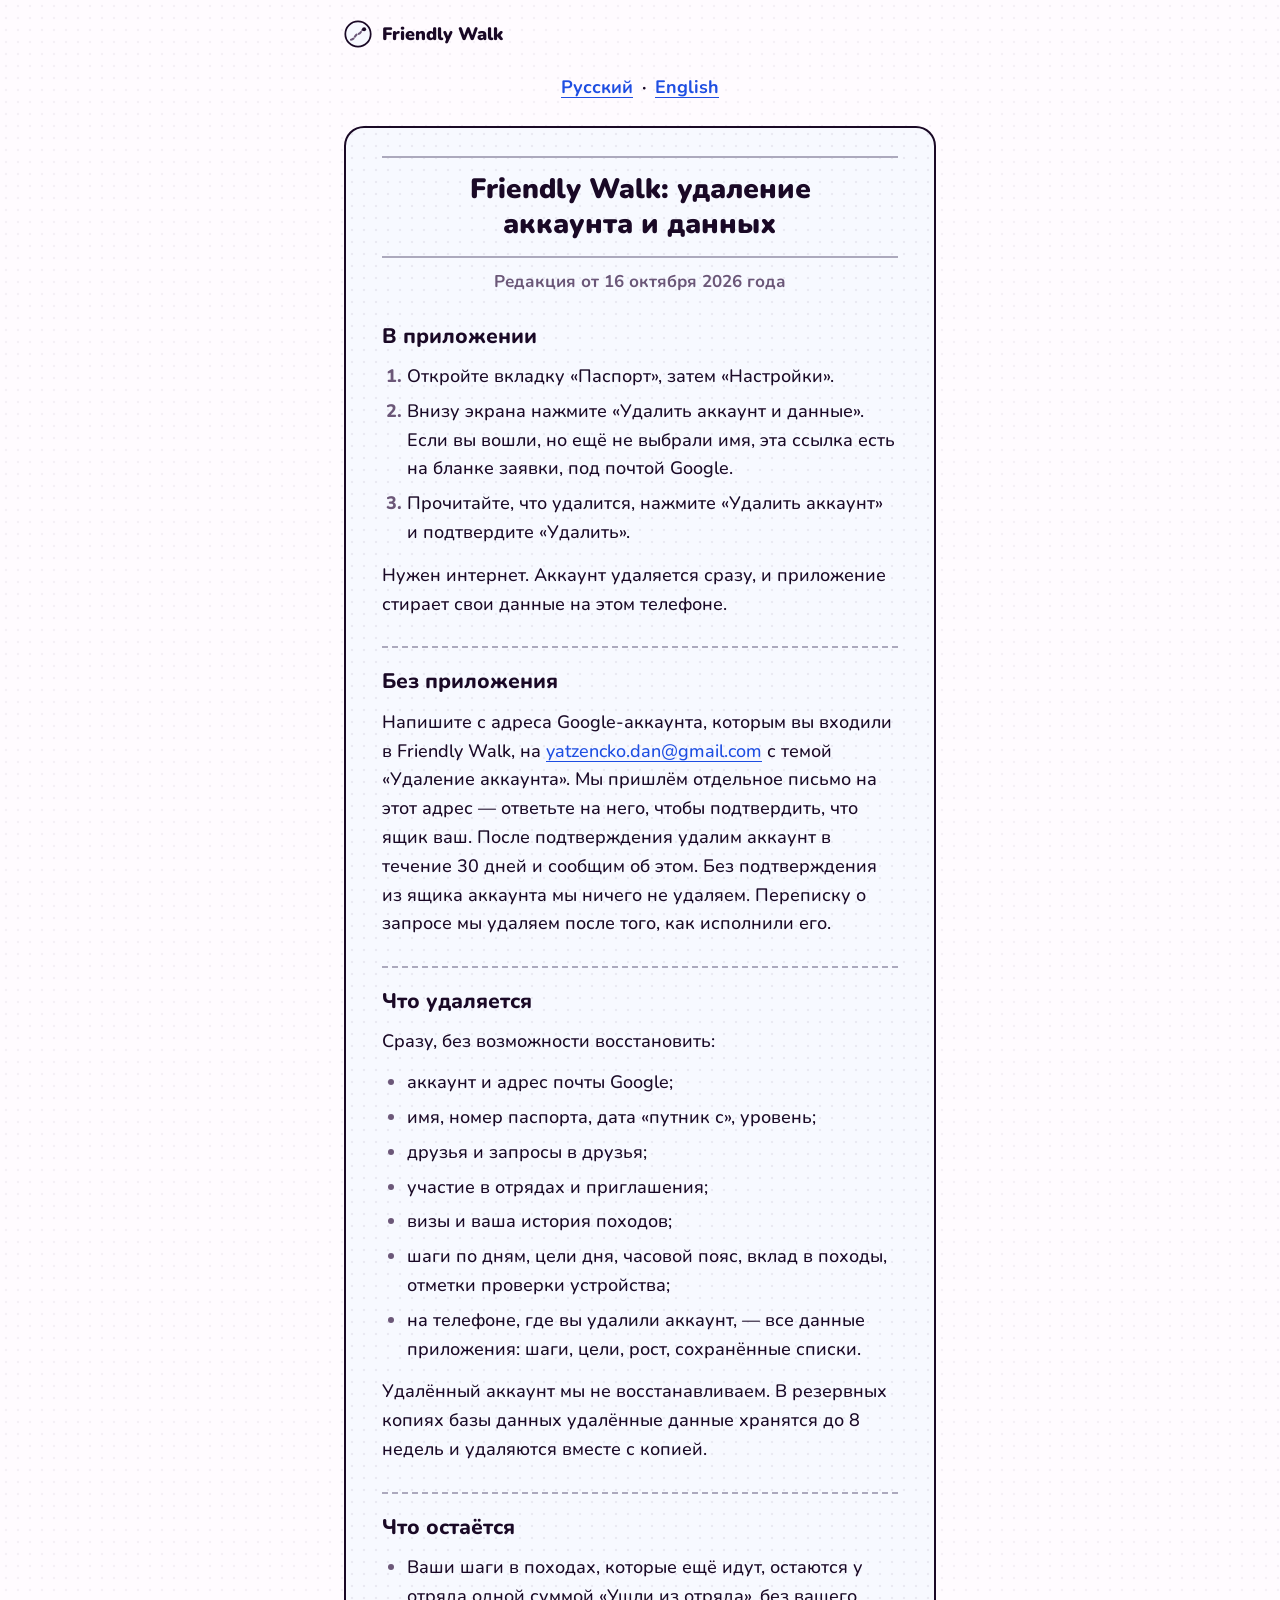
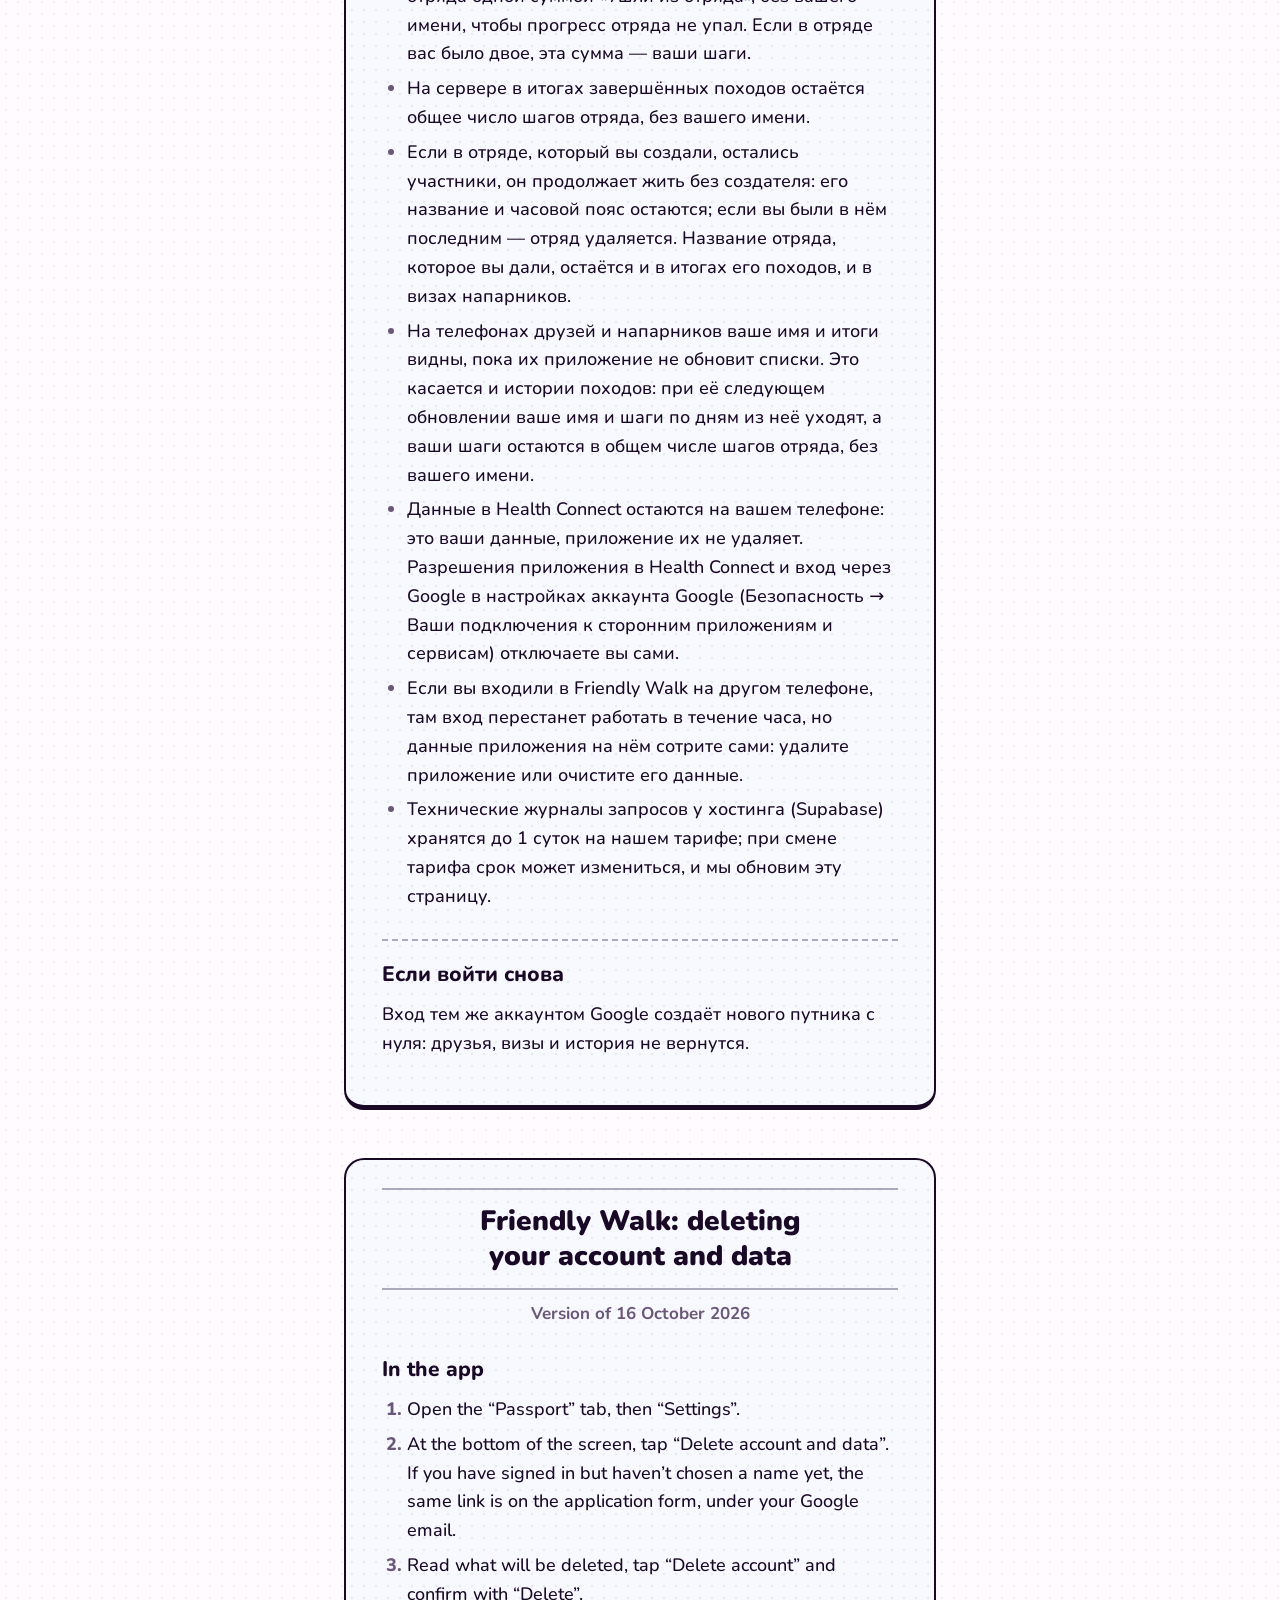
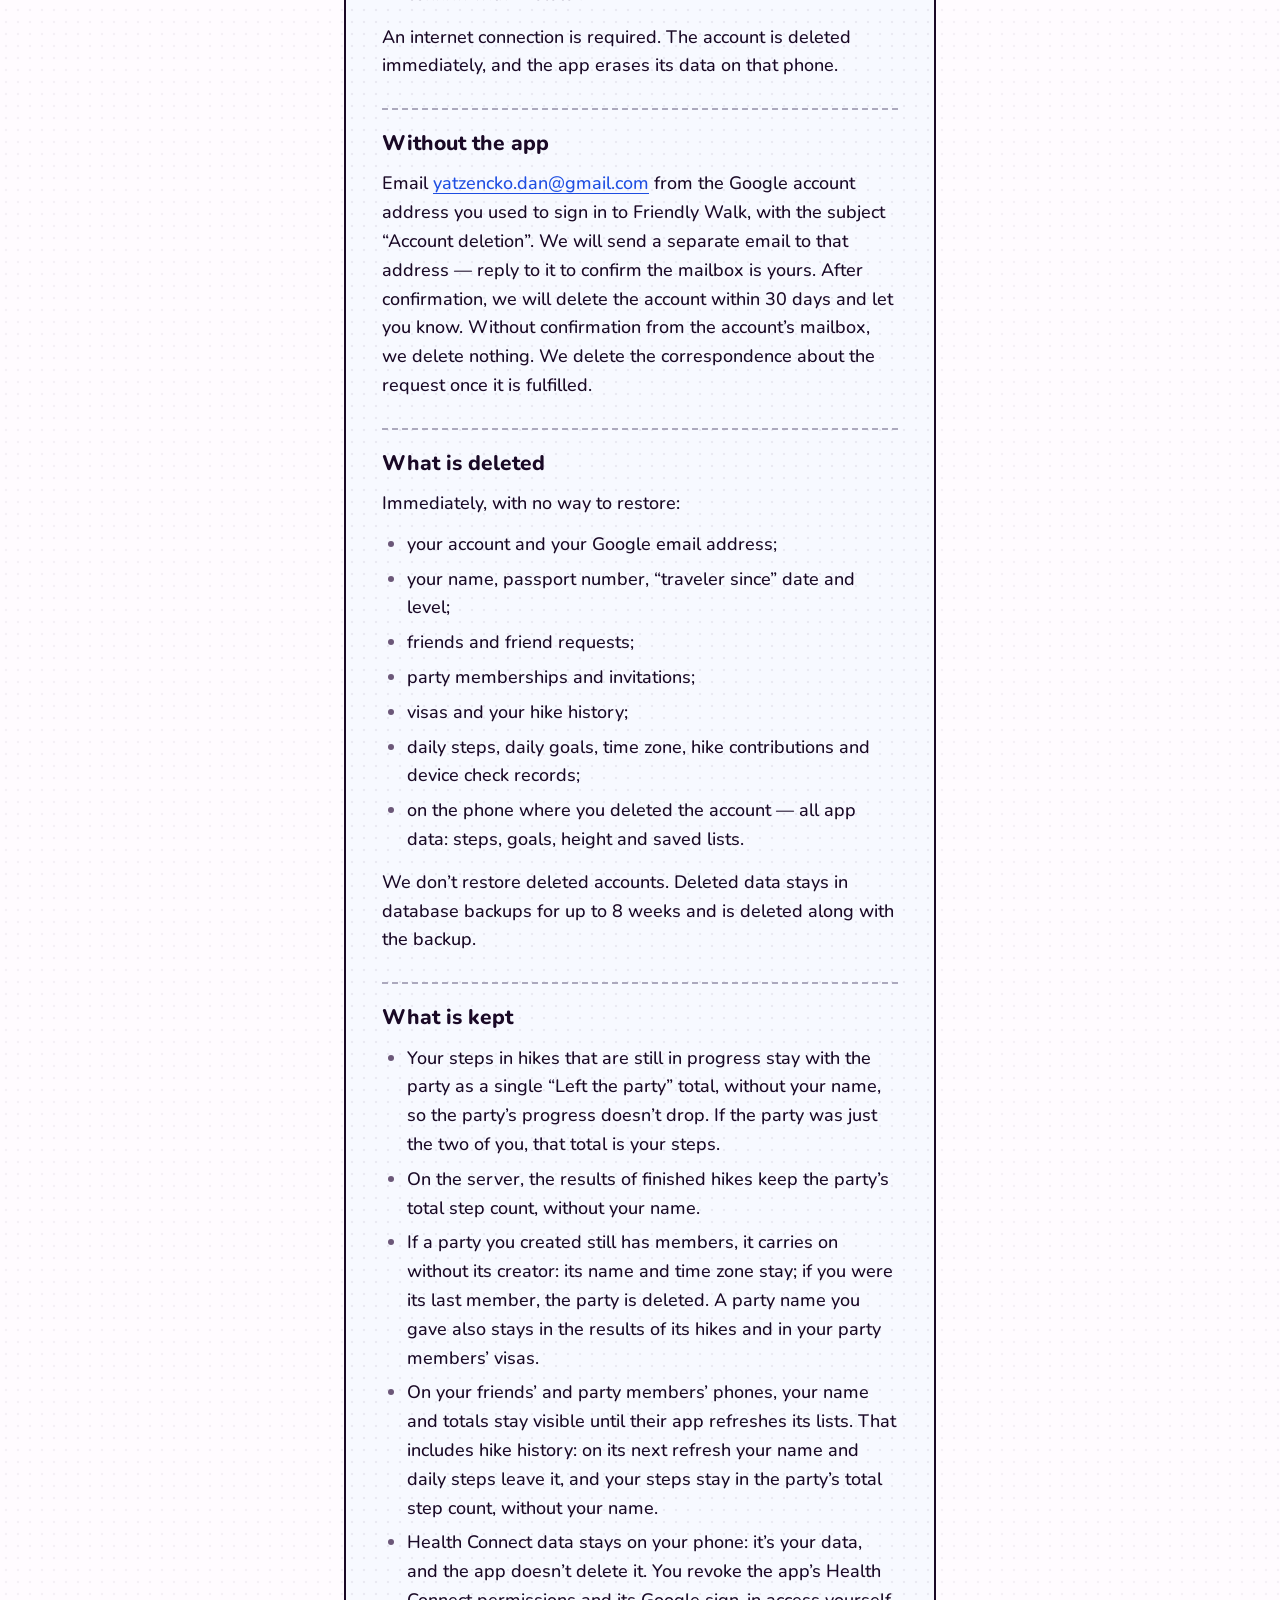
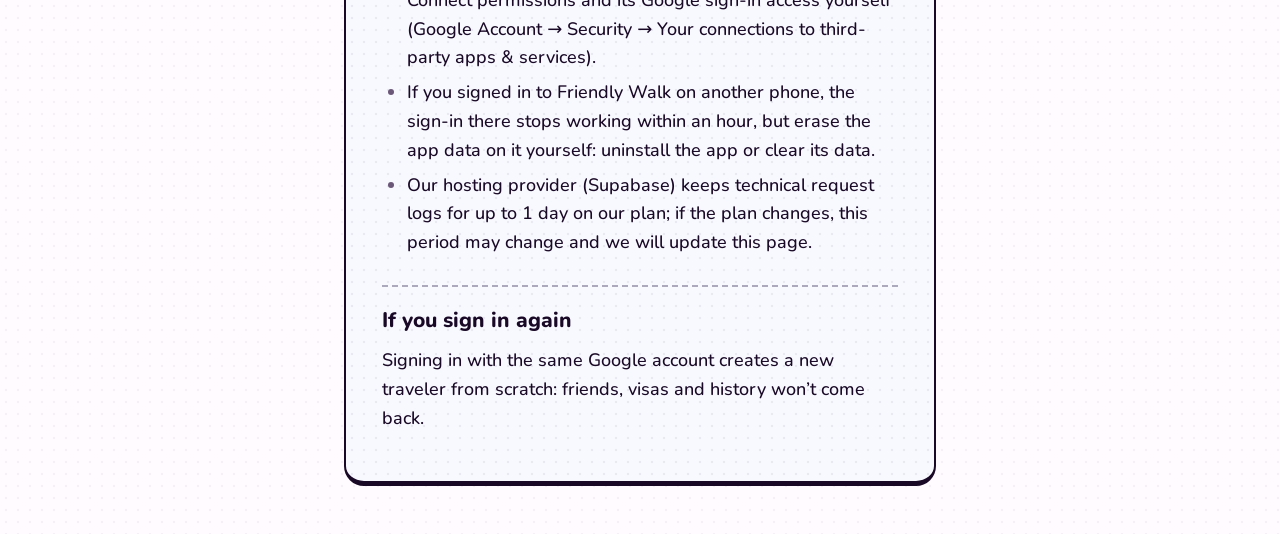
==== commit d4379918: "Удаление аккаунта: путь «Паспорт → Настройки» (UI-4)" ====
--- a/delete-account/index.html
+++ b/delete-account/index.html
@@ -17,11 +17,11 @@
 
 <section id="ru" class="paper">
 <h1>Friendly Walk: удаление аккаунта и данных</h1>
-<p class="quiet">Редакция от 10 октября 2026 года</p>
+<p class="quiet">Редакция от 16 октября 2026 года</p>
 
 <h2>В приложении</h2>
 <ol>
-  <li>Откройте вкладку «Профиль», затем «Настройки».</li>
+  <li>Откройте вкладку «Паспорт», затем «Настройки».</li>
   <li>Внизу экрана нажмите «Удалить аккаунт и данные». Если вы вошли, но ещё не выбрали имя, эта ссылка есть на бланке заявки, под почтой Google.</li>
   <li>Прочитайте, что удалится, нажмите «Удалить аккаунт» и подтвердите «Удалить».</li>
 </ol>
@@ -62,11 +62,11 @@
 
 <section id="en" lang="en" class="paper">
 <h1>Friendly Walk: deleting your account and data</h1>
-<p class="quiet">Version of 10 October 2026</p>
+<p class="quiet">Version of 16 October 2026</p>
 
 <h2>In the app</h2>
 <ol>
-  <li>Open the “Profile” tab, then “Settings”.</li>
+  <li>Open the “Passport” tab, then “Settings”.</li>
   <li>At the bottom of the screen, tap “Delete account and data”. If you have signed in but haven’t chosen a name yet, the same link is on the application form, under your Google email.</li>
   <li>Read what will be deleted, tap “Delete account” and confirm with “Delete”.</li>
 </ol>
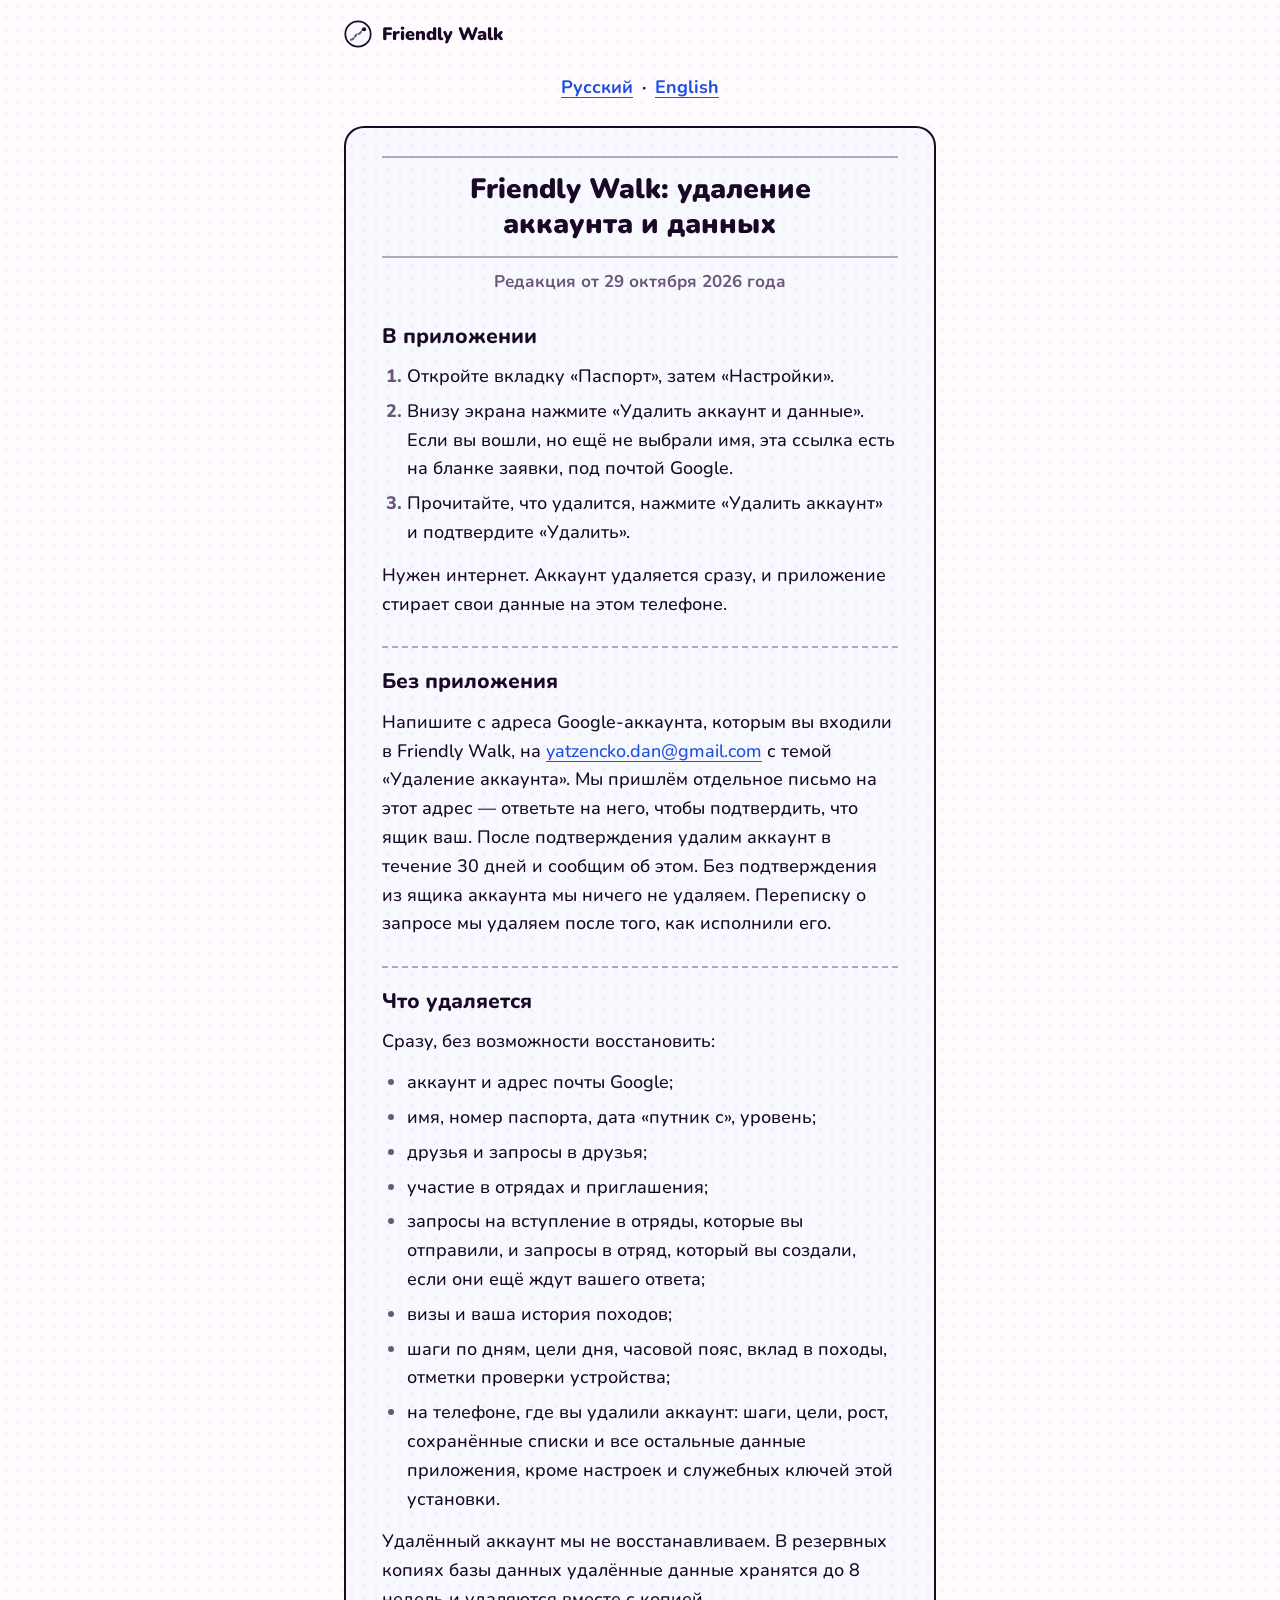
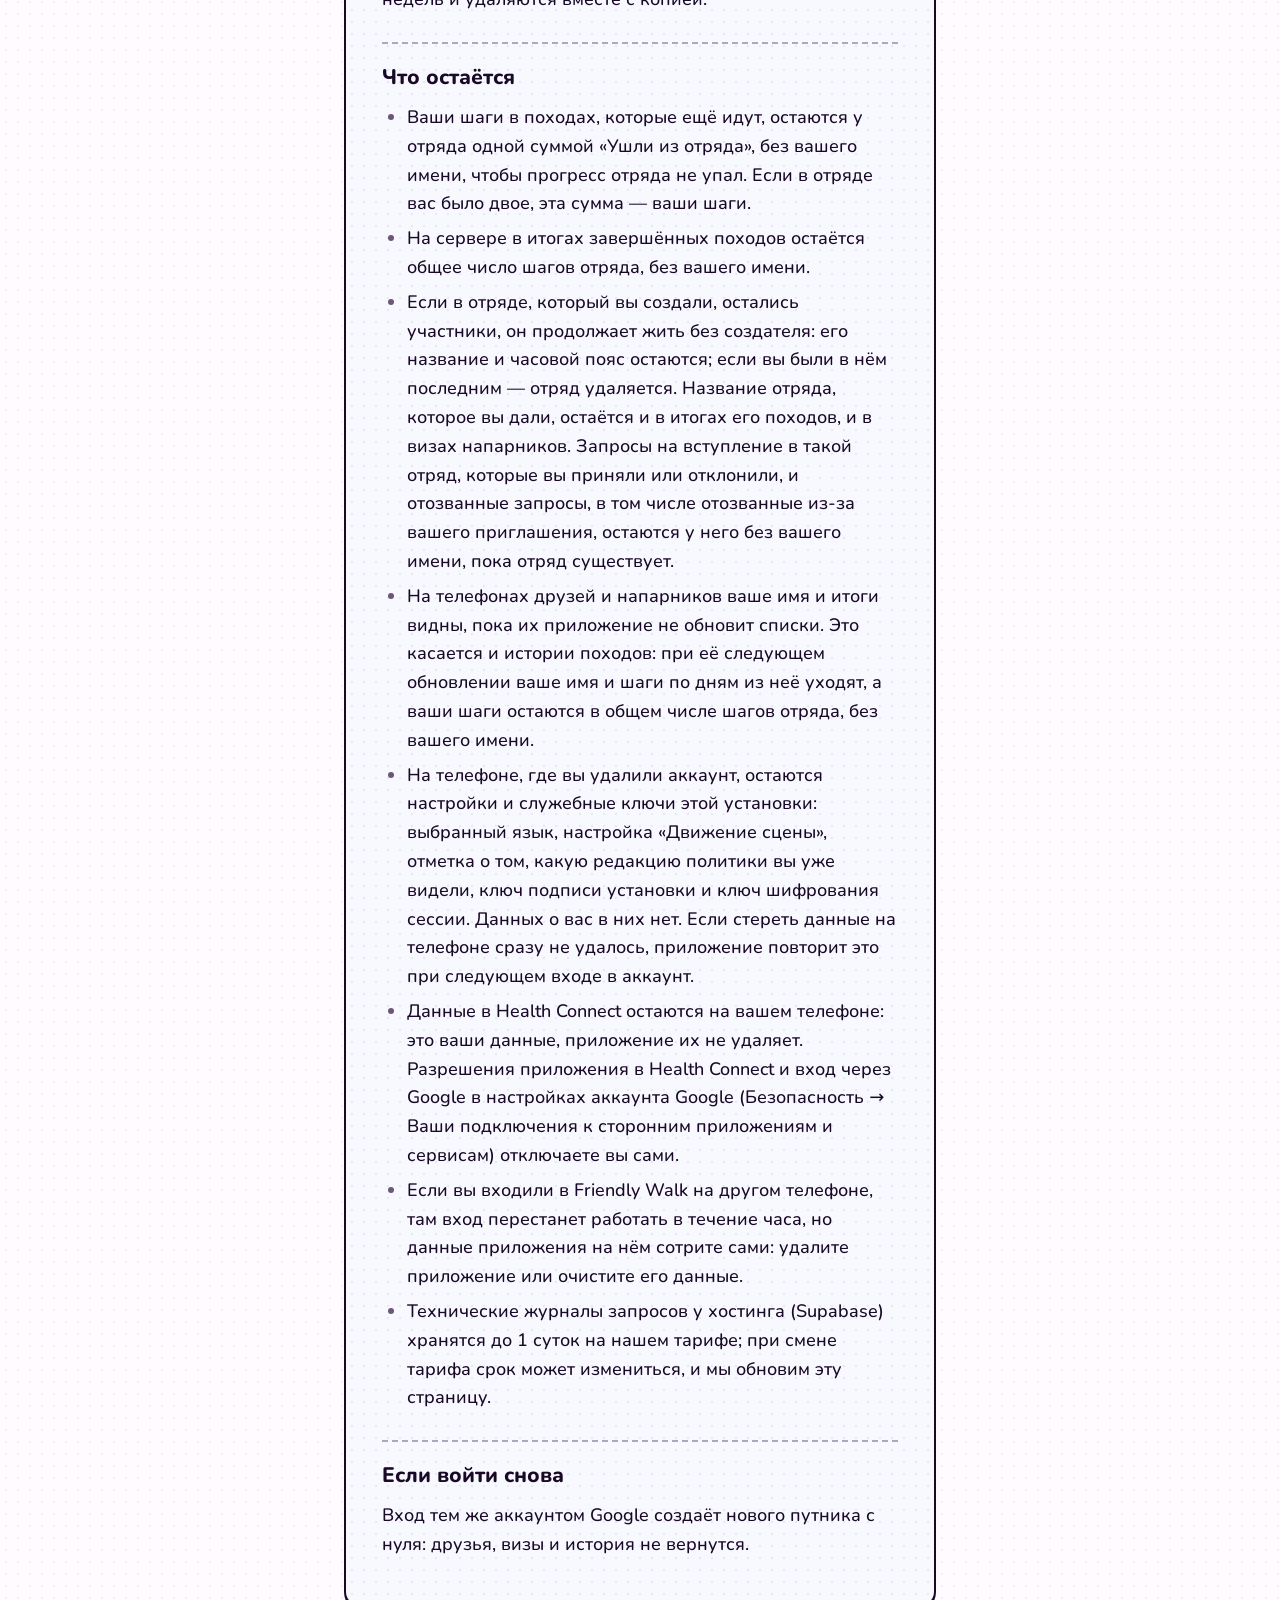
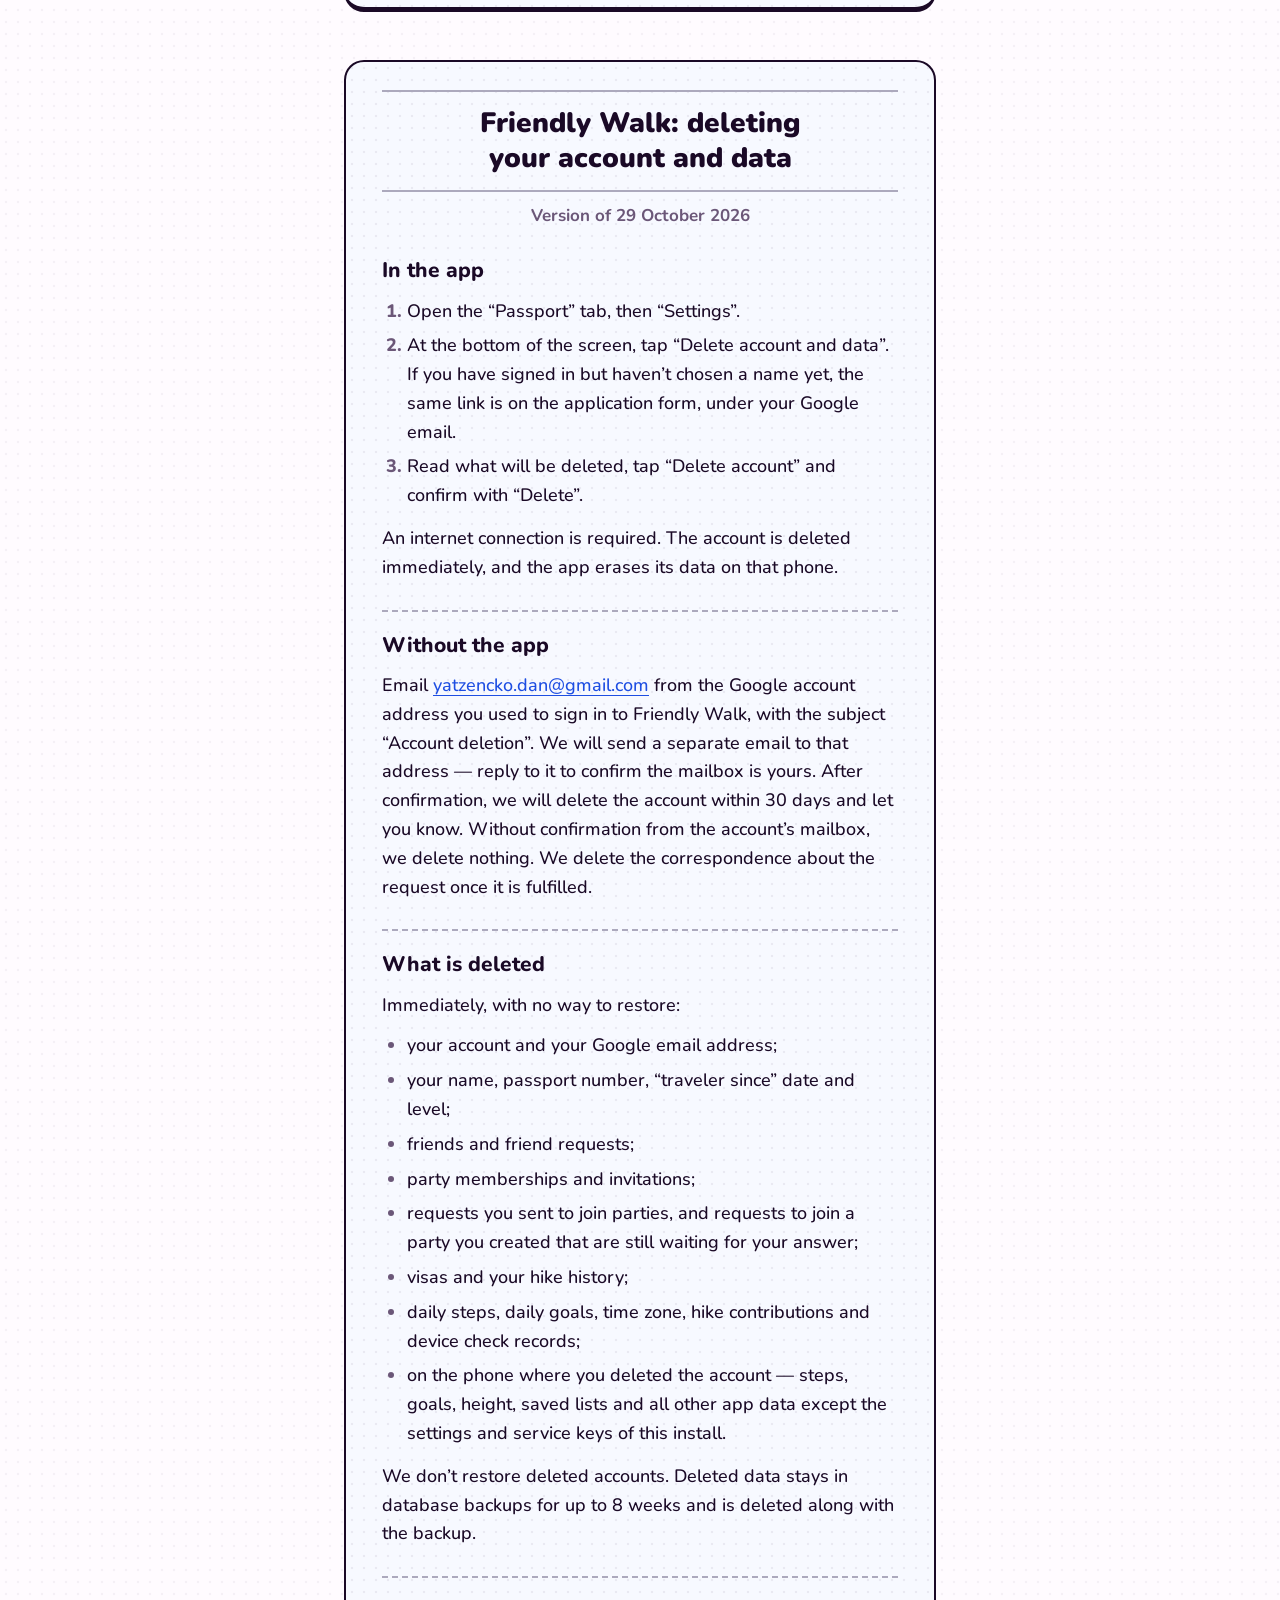
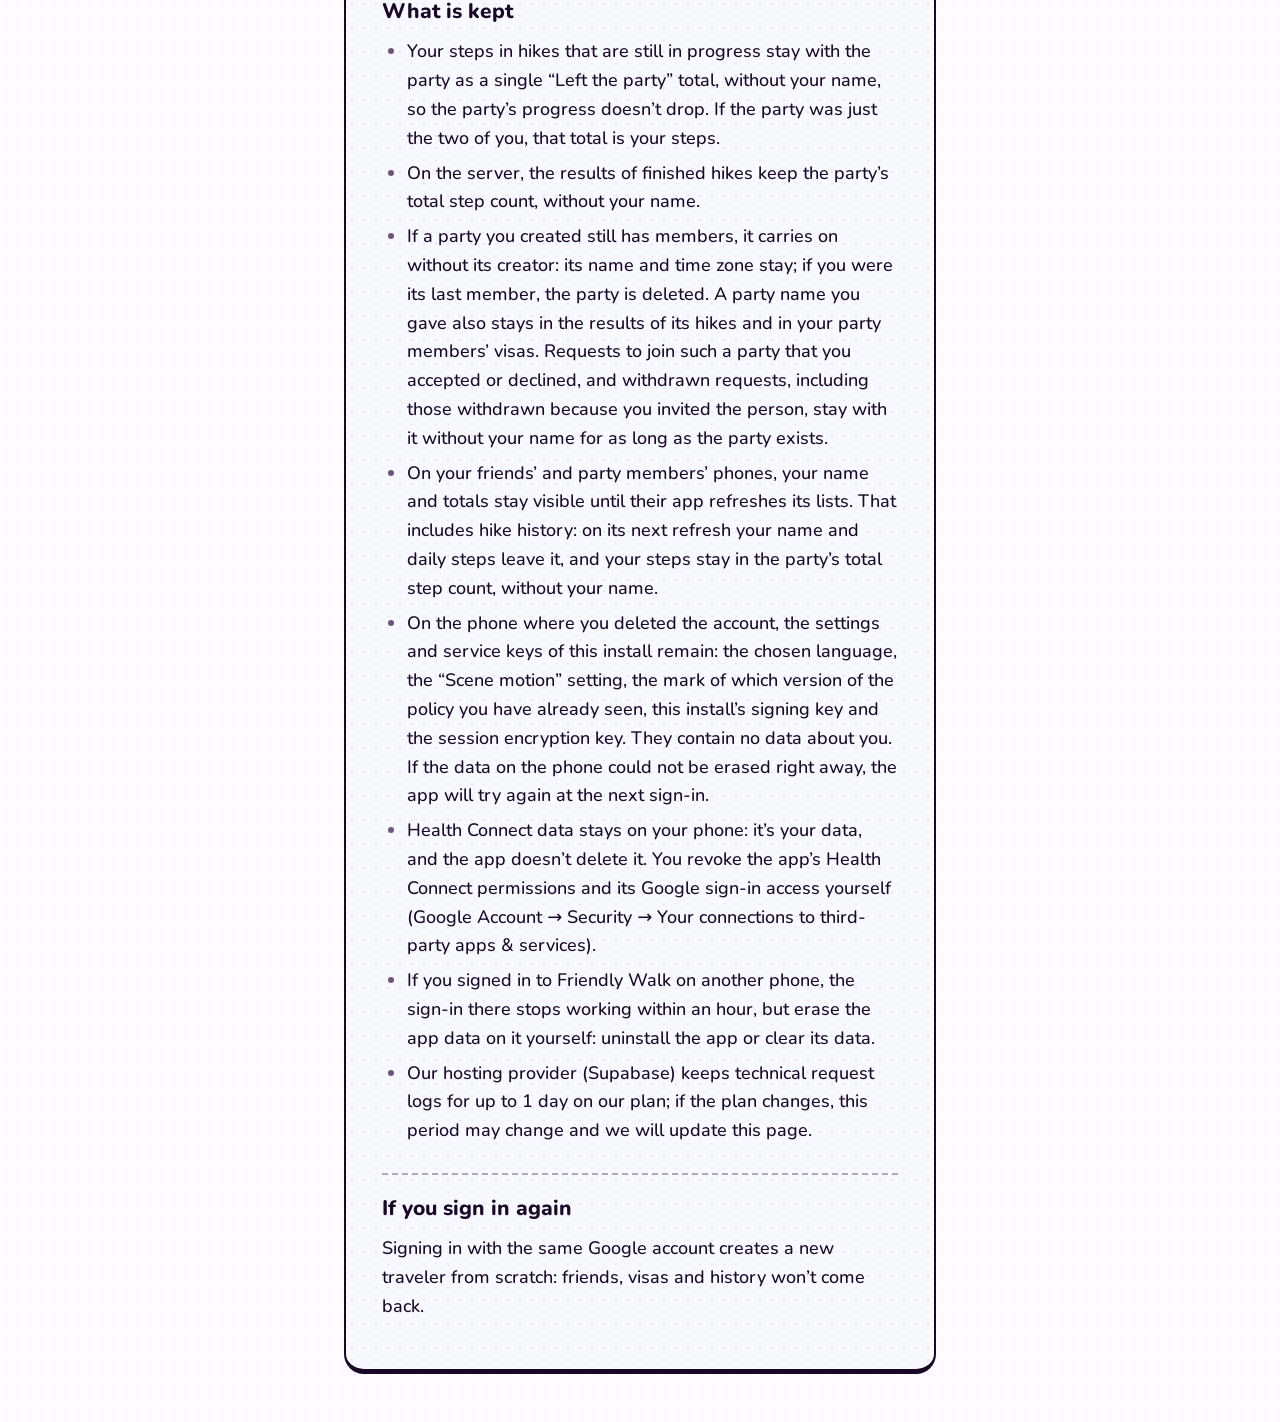
==== commit 3321fbd9: "Политика: редакция от 29 октября 2026 — запросы на вступление в отряд и ответы создателя, отметки на" ====
--- a/delete-account/index.html
+++ b/delete-account/index.html
@@ -17,7 +17,7 @@
 
 <section id="ru" class="paper">
 <h1>Friendly Walk: удаление аккаунта и данных</h1>
-<p class="quiet">Редакция от 16 октября 2026 года</p>
+<p class="quiet">Редакция от 29 октября 2026 года</p>
 
 <h2>В приложении</h2>
 <ol>
@@ -37,9 +37,10 @@
   <li>имя, номер паспорта, дата «путник с», уровень;</li>
   <li>друзья и запросы в друзья;</li>
   <li>участие в отрядах и приглашения;</li>
+  <li>запросы на вступление в отряды, которые вы отправили, и запросы в отряд, который вы создали, если они ещё ждут вашего ответа;</li>
   <li>визы и ваша история походов;</li>
   <li>шаги по дням, цели дня, часовой пояс, вклад в походы, отметки проверки устройства;</li>
-  <li>на телефоне, где вы удалили аккаунт, — все данные приложения: шаги, цели, рост, сохранённые списки.</li>
+  <li>на телефоне, где вы удалили аккаунт: шаги, цели, рост, сохранённые списки и все остальные данные приложения, кроме настроек и служебных ключей этой установки.</li>
 </ul>
 <p>Удалённый аккаунт мы не восстанавливаем. В резервных копиях базы данных удалённые данные хранятся до 8 недель и удаляются вместе с копией.</p>
 
@@ -47,8 +48,9 @@
 <ul>
   <li>Ваши шаги в походах, которые ещё идут, остаются у отряда одной суммой «Ушли из отряда», без вашего имени, чтобы прогресс отряда не упал. Если в отряде вас было двое, эта сумма — ваши шаги.</li>
   <li>На сервере в итогах завершённых походов остаётся общее число шагов отряда, без вашего имени.</li>
-  <li>Если в отряде, который вы создали, остались участники, он продолжает жить без создателя: его название и часовой пояс остаются; если вы были в нём последним — отряд удаляется. Название отряда, которое вы дали, остаётся и в итогах его походов, и в визах напарников.</li>
+  <li>Если в отряде, который вы создали, остались участники, он продолжает жить без создателя: его название и часовой пояс остаются; если вы были в нём последним — отряд удаляется. Название отряда, которое вы дали, остаётся и в итогах его походов, и в визах напарников. Запросы на вступление в такой отряд, которые вы приняли или отклонили, и отозванные запросы, в том числе отозванные из-за вашего приглашения, остаются у него без вашего имени, пока отряд существует.</li>
   <li>На телефонах друзей и напарников ваше имя и итоги видны, пока их приложение не обновит списки. Это касается и истории походов: при её следующем обновлении ваше имя и шаги по дням из неё уходят, а ваши шаги остаются в общем числе шагов отряда, без вашего имени.</li>
+  <li>На телефоне, где вы удалили аккаунт, остаются настройки и служебные ключи этой установки: выбранный язык, настройка «Движение сцены», отметка о том, какую редакцию политики вы уже видели, ключ подписи установки и ключ шифрования сессии. Данных о вас в них нет. Если стереть данные на телефоне сразу не удалось, приложение повторит это при следующем входе в аккаунт.</li>
   <li>Данные в Health Connect остаются на вашем телефоне: это ваши данные, приложение их не удаляет. Разрешения приложения в Health Connect и вход через Google в настройках аккаунта Google (Безопасность → Ваши подключения к сторонним приложениям и сервисам) отключаете вы сами.</li>
   <li>Если вы входили в Friendly Walk на другом телефоне, там вход перестанет работать в течение часа, но данные приложения на нём сотрите сами: удалите приложение или очистите его данные.</li>
   <li>Технические журналы запросов у хостинга (Supabase) хранятся до 1 суток на нашем тарифе; при смене тарифа срок может измениться, и мы обновим эту страницу.</li>
@@ -62,7 +64,7 @@
 
 <section id="en" lang="en" class="paper">
 <h1>Friendly Walk: deleting your account and data</h1>
-<p class="quiet">Version of 16 October 2026</p>
+<p class="quiet">Version of 29 October 2026</p>
 
 <h2>In the app</h2>
 <ol>
@@ -82,9 +84,10 @@
   <li>your name, passport number, “traveler since” date and level;</li>
   <li>friends and friend requests;</li>
   <li>party memberships and invitations;</li>
+  <li>requests you sent to join parties, and requests to join a party you created that are still waiting for your answer;</li>
   <li>visas and your hike history;</li>
   <li>daily steps, daily goals, time zone, hike contributions and device check records;</li>
-  <li>on the phone where you deleted the account — all app data: steps, goals, height and saved lists.</li>
+  <li>on the phone where you deleted the account — steps, goals, height, saved lists and all other app data except the settings and service keys of this install.</li>
 </ul>
 <p>We don’t restore deleted accounts. Deleted data stays in database backups for up to 8 weeks and is deleted along with the backup.</p>
 
@@ -92,8 +95,9 @@
 <ul>
   <li>Your steps in hikes that are still in progress stay with the party as a single “Left the party” total, without your name, so the party’s progress doesn’t drop. If the party was just the two of you, that total is your steps.</li>
   <li>On the server, the results of finished hikes keep the party’s total step count, without your name.</li>
-  <li>If a party you created still has members, it carries on without its creator: its name and time zone stay; if you were its last member, the party is deleted. A party name you gave also stays in the results of its hikes and in your party members’ visas.</li>
+  <li>If a party you created still has members, it carries on without its creator: its name and time zone stay; if you were its last member, the party is deleted. A party name you gave also stays in the results of its hikes and in your party members’ visas. Requests to join such a party that you accepted or declined, and withdrawn requests, including those withdrawn because you invited the person, stay with it without your name for as long as the party exists.</li>
   <li>On your friends’ and party members’ phones, your name and totals stay visible until their app refreshes its lists. That includes hike history: on its next refresh your name and daily steps leave it, and your steps stay in the party’s total step count, without your name.</li>
+  <li>On the phone where you deleted the account, the settings and service keys of this install remain: the chosen language, the “Scene motion” setting, the mark of which version of the policy you have already seen, this install’s signing key and the session encryption key. They contain no data about you. If the data on the phone could not be erased right away, the app will try again at the next sign-in.</li>
   <li>Health Connect data stays on your phone: it’s your data, and the app doesn’t delete it. You revoke the app’s Health Connect permissions and its Google sign-in access yourself (Google Account → Security → Your connections to third-party apps &amp; services).</li>
   <li>If you signed in to Friendly Walk on another phone, the sign-in there stops working within an hour, but erase the app data on it yourself: uninstall the app or clear its data.</li>
   <li>Our hosting provider (Supabase) keeps technical request logs for up to 1 day on our plan; if the plan changes, this period may change and we will update this page.</li>
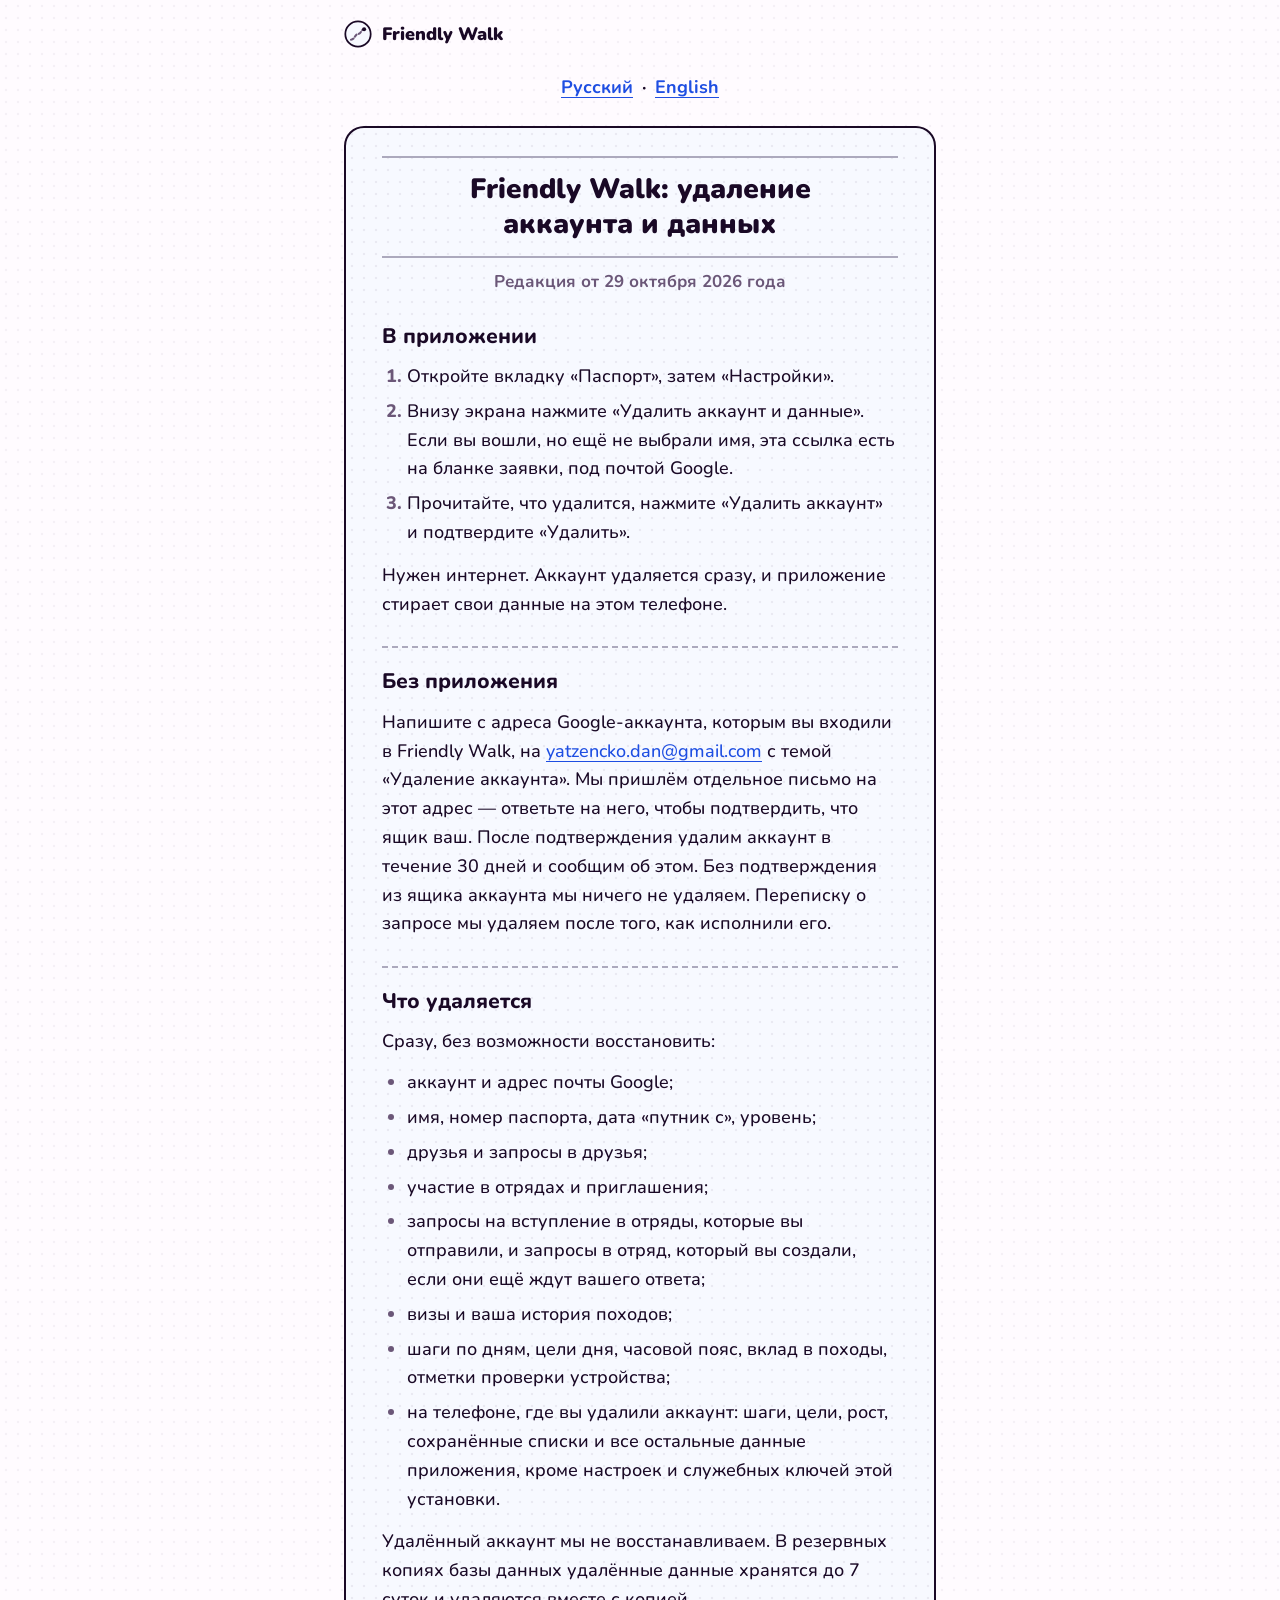
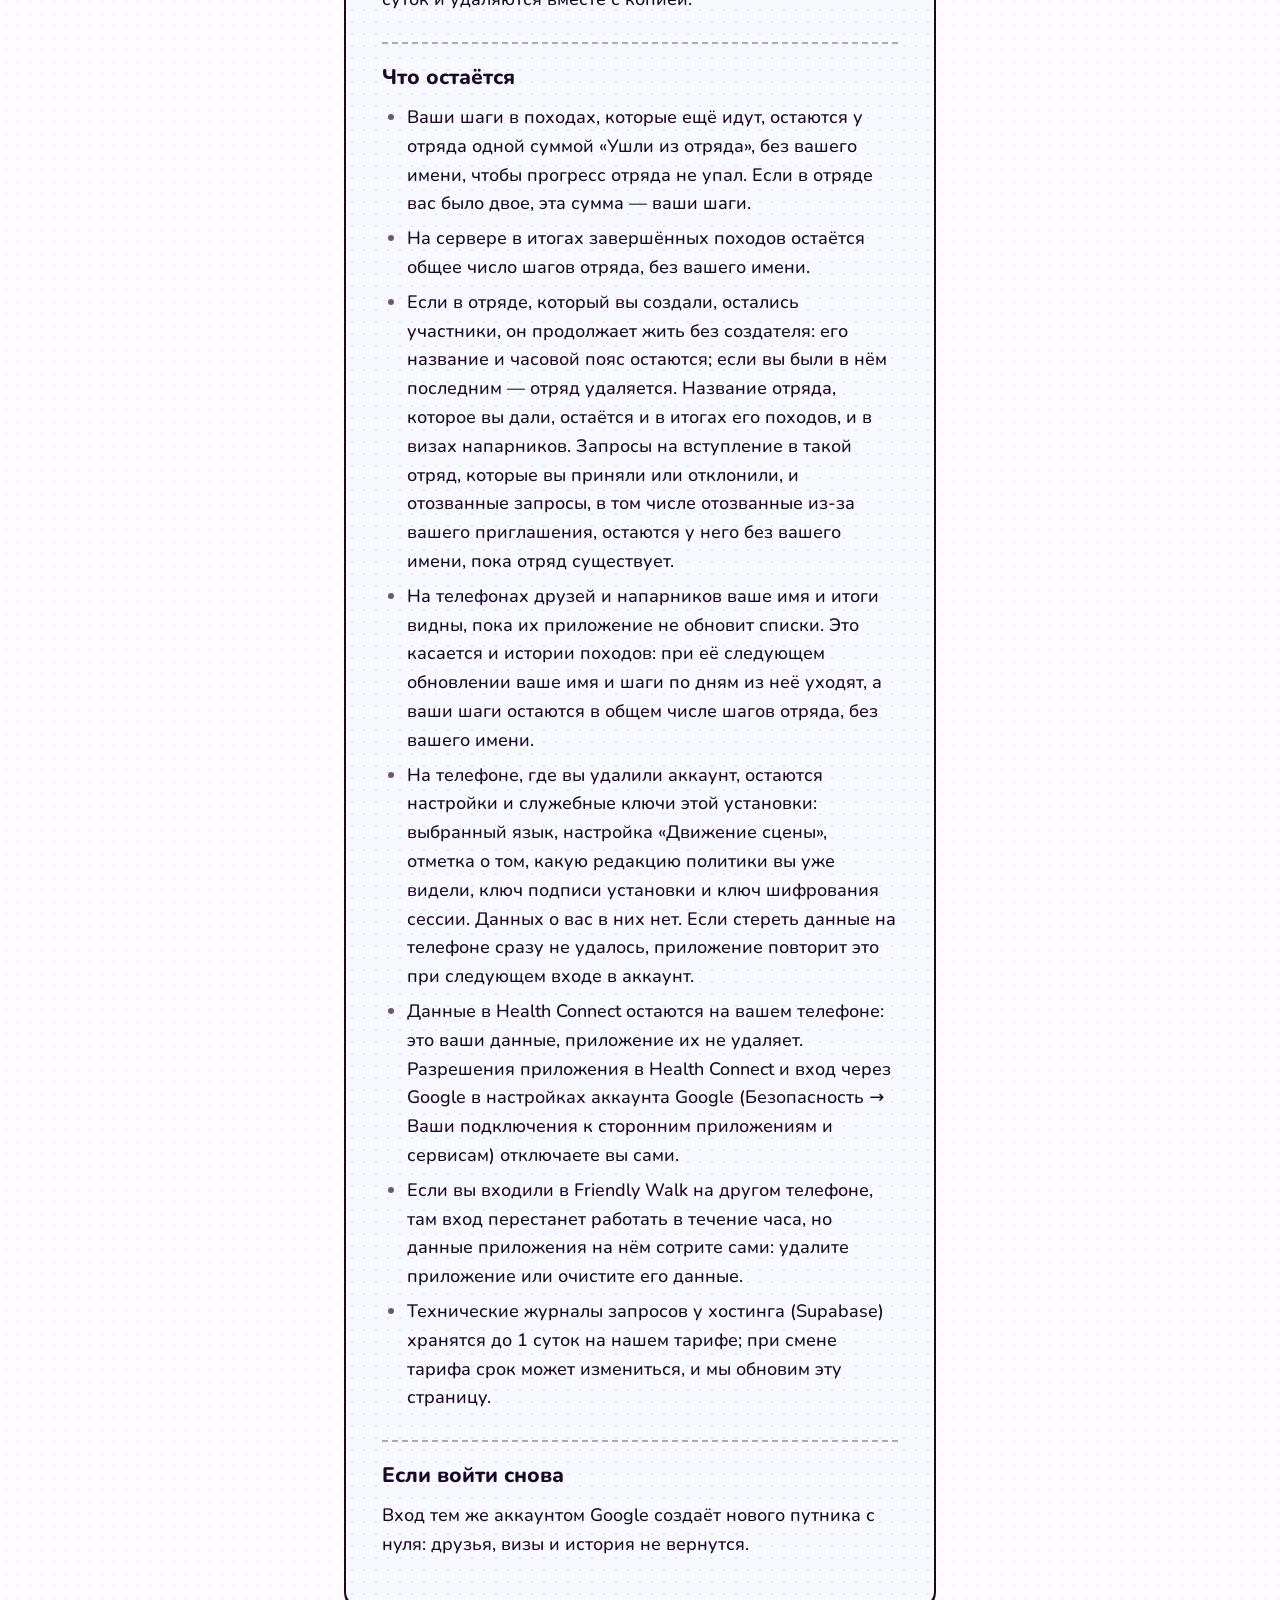
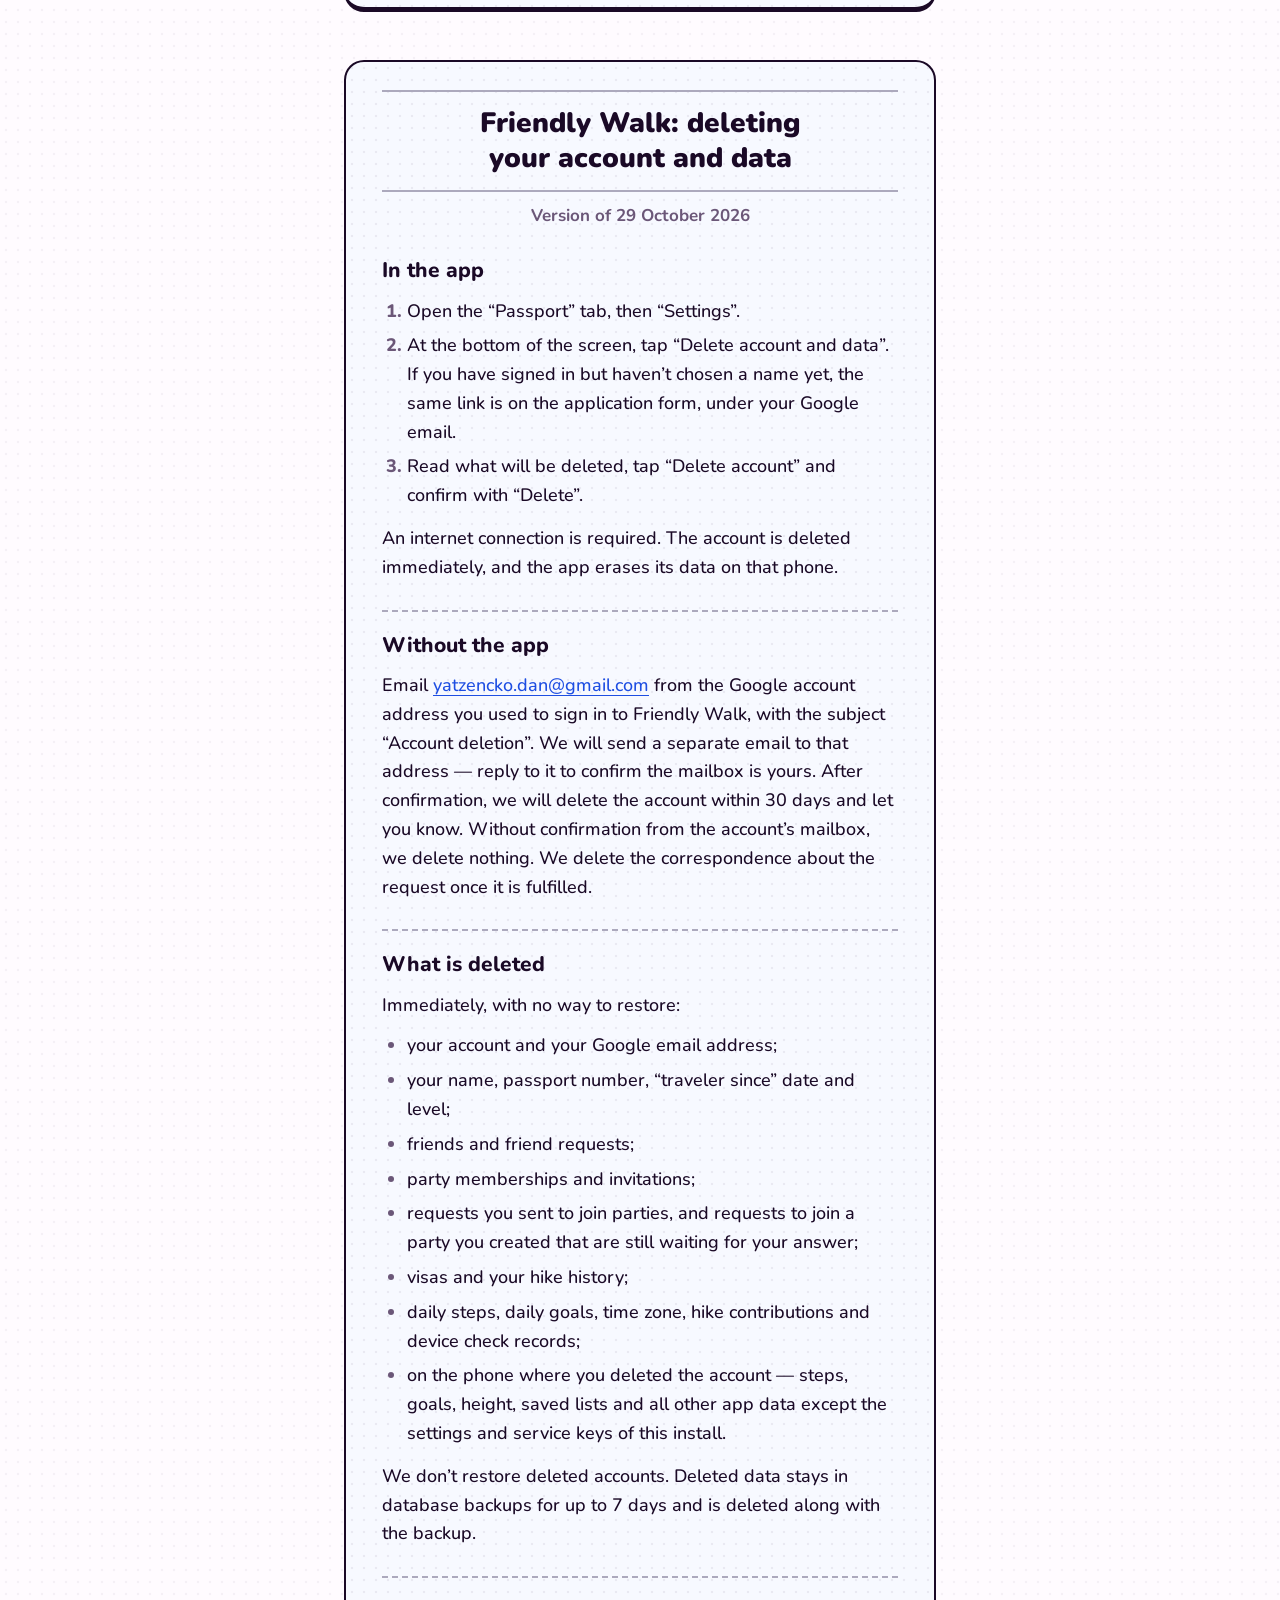
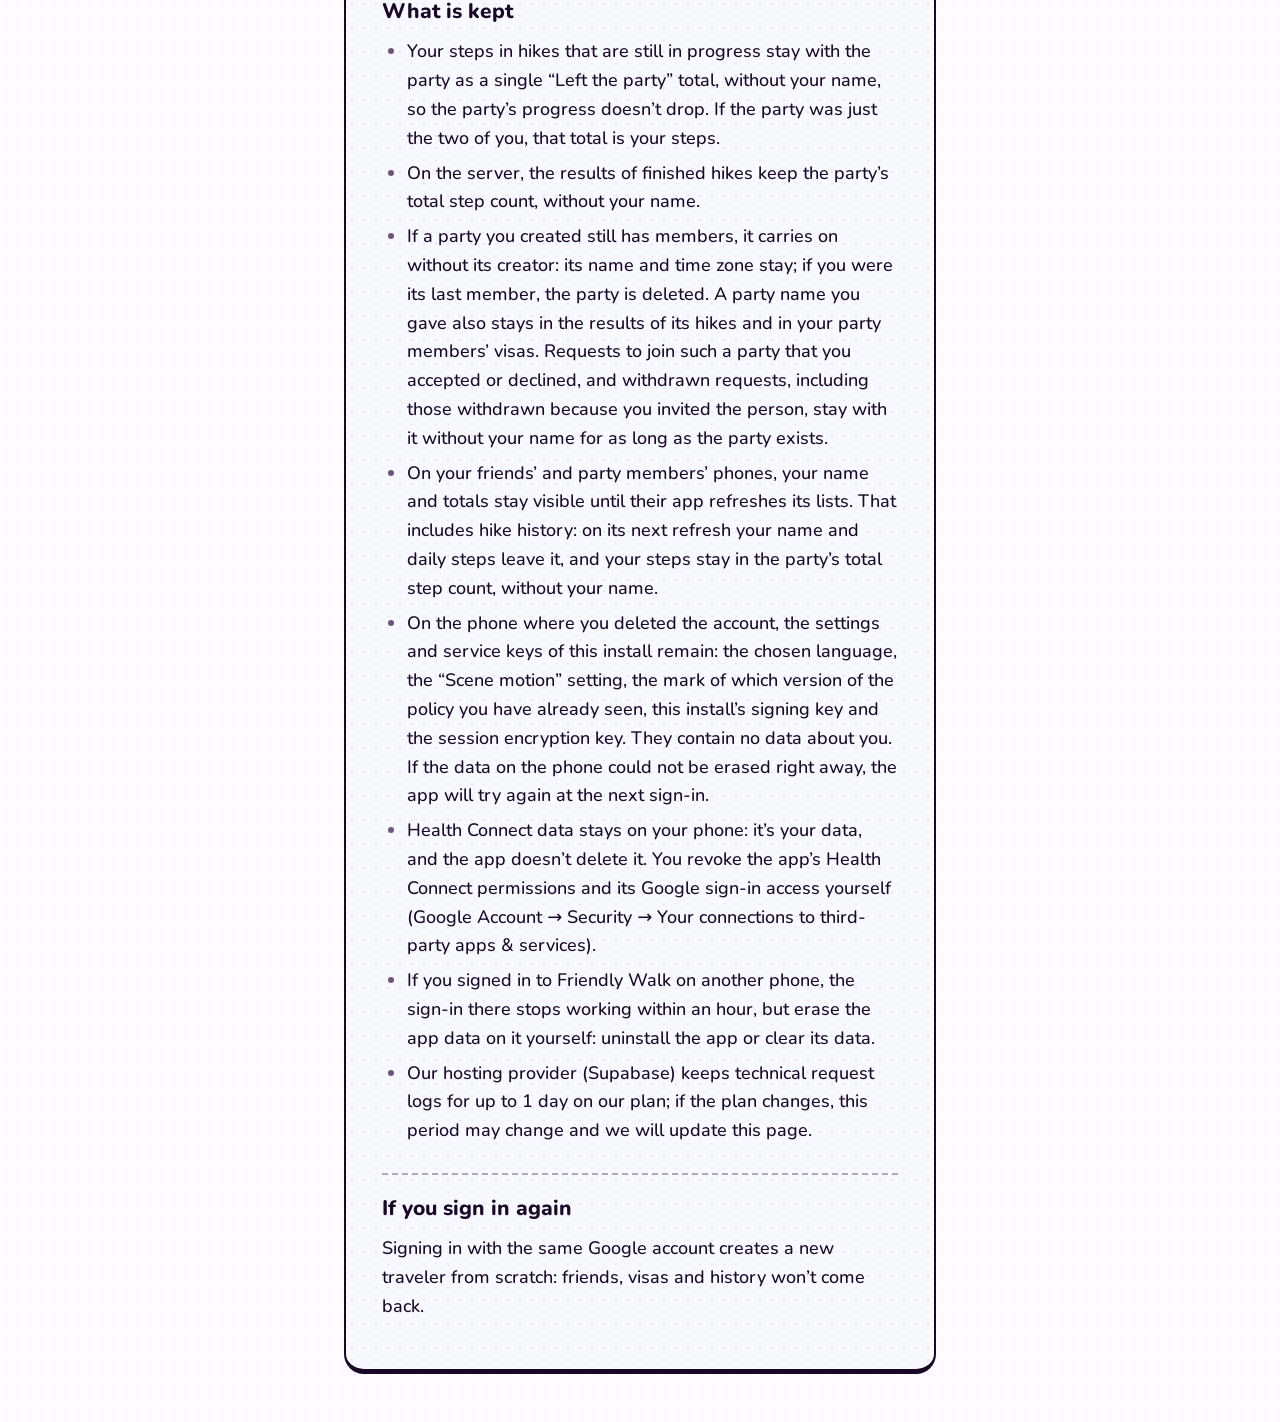
==== commit beff66e2: "Политика: редакция от 4 ноября 2026 — резервные копии базы хранятся до 7 суток (вместо 8 недель); ст" ====
--- a/delete-account/index.html
+++ b/delete-account/index.html
@@ -42,7 +42,7 @@
   <li>шаги по дням, цели дня, часовой пояс, вклад в походы, отметки проверки устройства;</li>
   <li>на телефоне, где вы удалили аккаунт: шаги, цели, рост, сохранённые списки и все остальные данные приложения, кроме настроек и служебных ключей этой установки.</li>
 </ul>
-<p>Удалённый аккаунт мы не восстанавливаем. В резервных копиях базы данных удалённые данные хранятся до 8 недель и удаляются вместе с копией.</p>
+<p>Удалённый аккаунт мы не восстанавливаем. В резервных копиях базы данных удалённые данные хранятся до 7 суток и удаляются вместе с копией.</p>
 
 <h2>Что остаётся</h2>
 <ul>
@@ -89,7 +89,7 @@
   <li>daily steps, daily goals, time zone, hike contributions and device check records;</li>
   <li>on the phone where you deleted the account — steps, goals, height, saved lists and all other app data except the settings and service keys of this install.</li>
 </ul>
-<p>We don’t restore deleted accounts. Deleted data stays in database backups for up to 8 weeks and is deleted along with the backup.</p>
+<p>We don’t restore deleted accounts. Deleted data stays in database backups for up to 7 days and is deleted along with the backup.</p>
 
 <h2>What is kept</h2>
 <ul>
